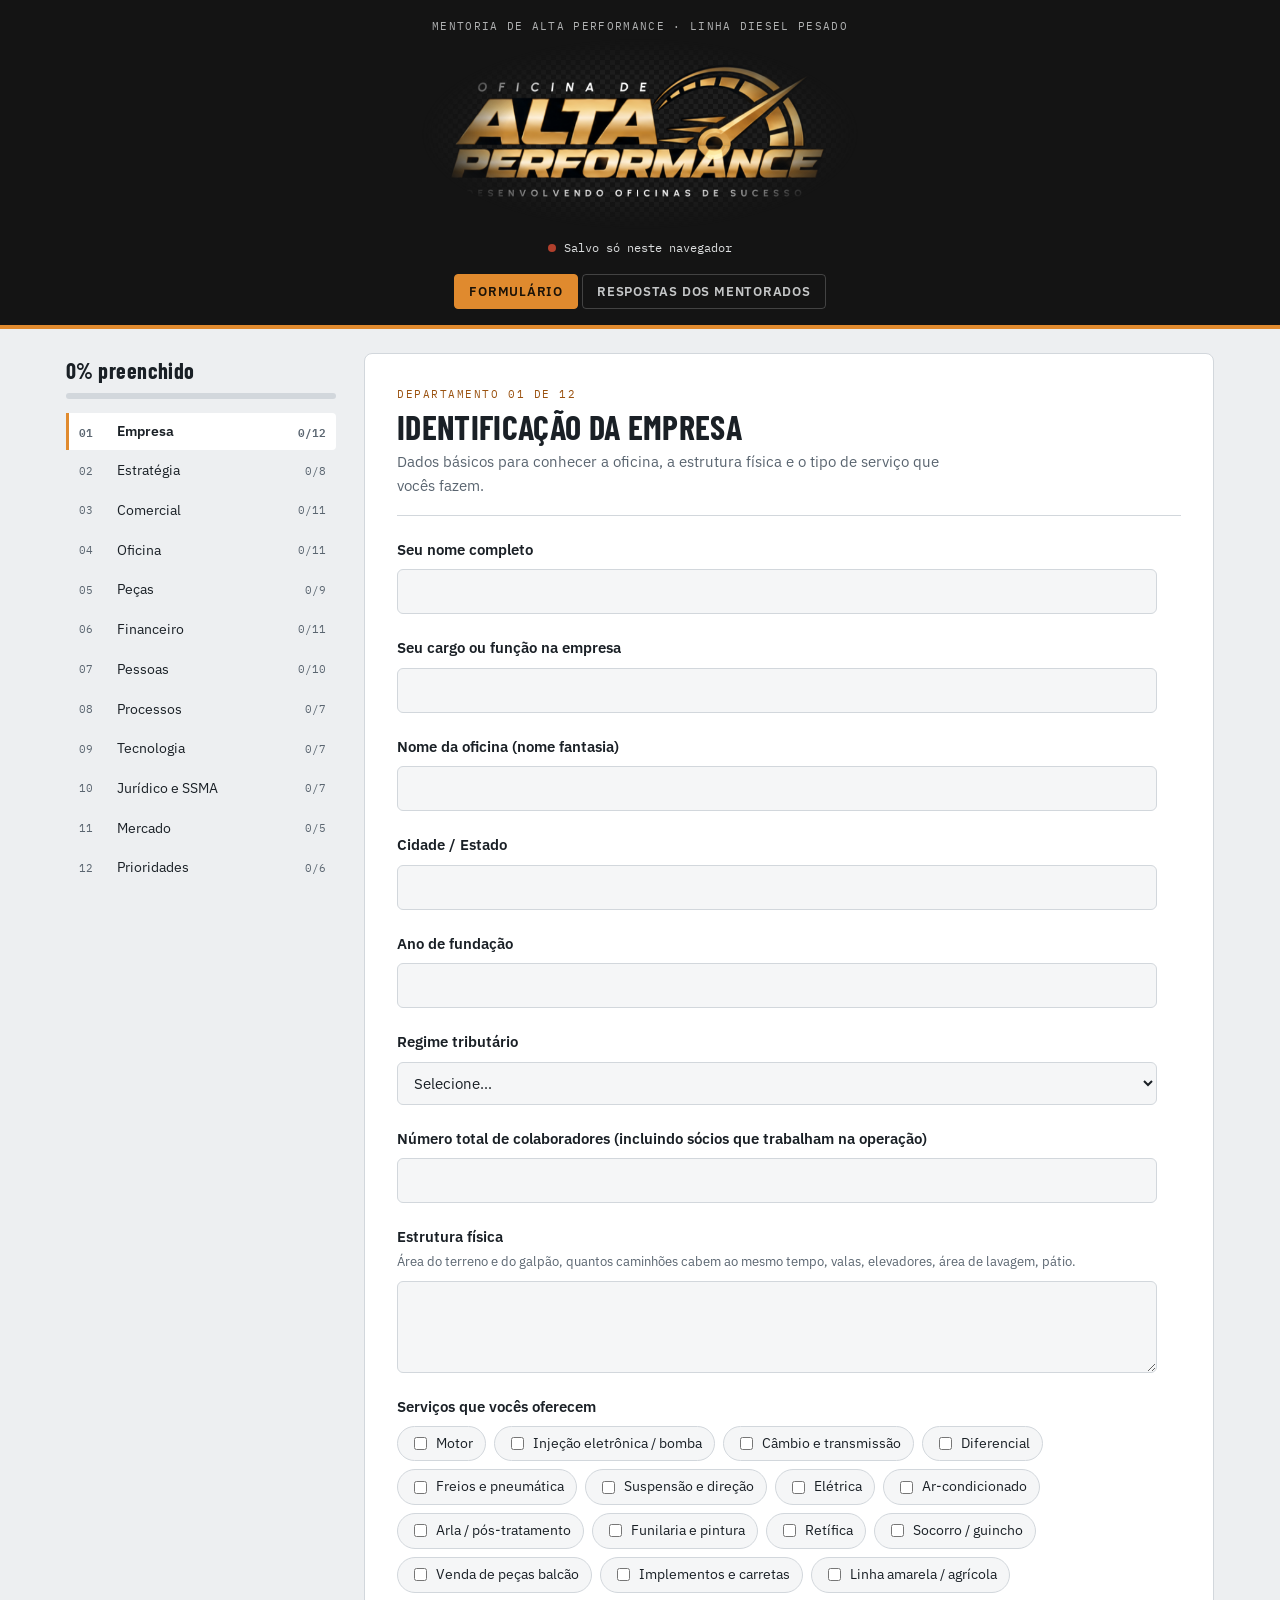
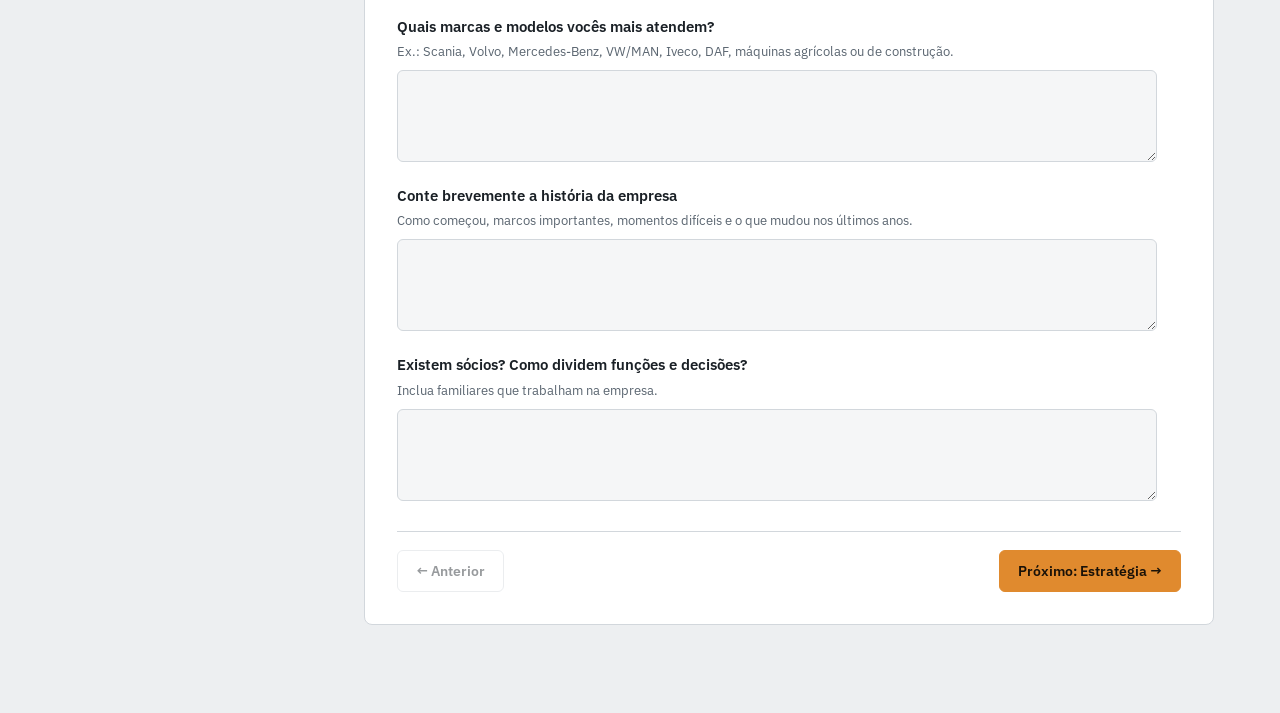
==== index.html @ cde7d169 "Add files via upload" ====
<!DOCTYPE html>
<html lang="pt-BR">
<head>
<meta charset="utf-8">
<meta name="viewport" content="width=device-width, initial-scale=1">
<title>Diagnóstico 360° Diesel</title>

<link rel="preconnect" href="https://fonts.googleapis.com">
<link rel="preconnect" href="https://fonts.gstatic.com" crossorigin>
<link rel="stylesheet" href="https://fonts.googleapis.com/css2?family=Barlow+Condensed:wght@600;700&family=IBM+Plex+Sans:wght@400;500;600&family=IBM+Plex+Mono:wght@500&display=swap">

<style>
/* =========================================================
   Layout: placa de oficina no topo; trilho de departamentos
   à esquerda + ficha do departamento à direita; painel do
   mentor em abas.
   ========================================================= */

/* ---------- Tokens (tema claro / escuro) ---------- */
:root {
  --bg: #EDEFF1;
  --surface: #FFFFFF;
  --sunk: #F5F6F7;
  --ink: #1A2026;
  --muted: #5A6570;
  --line: #D2D7DC;

  --steel: #24394A;
  --steel-ink: #F2F4F5;
  --accent: #E08A2E;
  --accent-ink: #9A5210;
  --accent-soft: #FBEBD8;

  --good: #2F8A55;
  --warn: #C98A12;
  --bad: #C2452F;

  --f-display: "Barlow Condensed", "Arial Narrow", Arial, sans-serif;
  --f-body: "IBM Plex Sans", system-ui, -apple-system, "Segoe UI", sans-serif;
  --f-mono: "IBM Plex Mono", ui-monospace, Menlo, Consolas, monospace;
}

@media (prefers-color-scheme: dark) {
  :root:not([data-theme="light"]) {
    --bg: #11161A;
    --surface: #1A2127;
    --sunk: #151B20;
    --ink: #E5E9EC;
    --muted: #93A0AA;
    --line: #2C363E;

    --steel: #1F3343;
    --steel-ink: #E9EEF1;
    --accent: #E8973A;
    --accent-ink: #F2B670;
    --accent-soft: #3A2A17;

    --good: #4FB37A;
    --warn: #E0A63A;
    --bad: #E06A55;
    color-scheme: dark;
  }
}

:root[data-theme="dark"] {
  --bg: #11161A;
  --surface: #1A2127;
  --sunk: #151B20;
  --ink: #E5E9EC;
  --muted: #93A0AA;
  --line: #2C363E;

  --steel: #1F3343;
  --steel-ink: #E9EEF1;
  --accent: #E8973A;
  --accent-ink: #F2B670;
  --accent-soft: #3A2A17;

  --good: #4FB37A;
  --warn: #E0A63A;
  --bad: #E06A55;
  color-scheme: dark;
}

/* ---------- Base ---------- */
* { box-sizing: border-box; }

body {
  background: var(--bg);
  color: var(--ink);
  font-family: var(--f-body);
  font-size: 15px;
  line-height: 1.55;
  margin: 0;
}

.wrap {
  max-width: 1180px;
  margin: 0 auto;
  padding-inline: 16px;
  padding-block: 0 64px;
}

/* ---------- Cabeçalho (placa) ---------- */
header.placa {
  background: #141414;
  color: #F2F4F5;
  padding-block: 18px 16px;
  border-bottom: 4px solid var(--accent);
}

header.placa .wrap {
  padding-block: 0;
  display: flex;
  flex-direction: column;
  align-items: center;
  gap: 10px;
  text-align: center;
}

.marca {
  display: flex;
  flex-direction: column;
  align-items: center;
  gap: 4px;
  min-width: 0;
  width: 100%;
}

.marca small {
  font-family: var(--f-mono);
  font-size: 11px;
  letter-spacing: .12em;
  text-transform: uppercase;
  opacity: .7;
}

.marca h1 { margin: 0; line-height: 0; }

/* A arte tem fundo próprio: as bordas são esfumadas para se fundir ao cabeçalho */
.marca .logo {
  display: block;
  height: clamp(110px, 22vw, 190px);
  width: auto;
  max-width: 100%;
  -webkit-mask-image: radial-gradient(ellipse 50% 50% at 50% 50%, #000 62%, transparent 100%);
          mask-image: radial-gradient(ellipse 50% 50% at 50% 50%, #000 62%, transparent 100%);
}

.status {
  font-family: var(--f-mono);
  font-size: 12px;
  display: flex;
  align-items: center;
  gap: 8px;
  opacity: .9;
}

.dot {
  width: 8px;
  height: 8px;
  border-radius: 50%;
  background: var(--muted);
}
.dot.ok   { background: var(--good); }
.dot.busy { background: var(--warn); }
.dot.err  { background: var(--bad); }

/* Abas (visíveis só para o dono) */
.abas {
  display: flex;
  gap: 4px;
  margin-top: 6px;
}

.abas button {
  font: 600 13px var(--f-body);
  letter-spacing: .06em;
  text-transform: uppercase;
  background: transparent;
  color: var(--steel-ink);
  border: 1px solid rgba(255, 255, 255, .25);
  padding: 8px 14px;
  border-radius: 4px;
  cursor: pointer;
  opacity: .8;
}

.abas button[aria-selected="true"] {
  background: var(--accent);
  color: #1A1208;
  border-color: var(--accent);
  opacity: 1;
}

.aviso {
  margin-top: 18px;
  background: var(--accent-soft);
  border: 1px solid var(--accent);
  color: var(--ink);
  padding: 12px 14px;
  border-radius: 6px;
  font-size: 14px;
}

/* ---------- Formulário: trilho + ficha ---------- */
.layout {
  display: grid;
  grid-template-columns: 270px minmax(0, 1fr);
  gap: 28px;
  margin-top: 24px;
  align-items: start;
}

nav.trilho {
  position: sticky;
  top: calc(env(safe-area-inset-top, 0px) + 16px);
  display: flex;
  flex-direction: column;
  gap: 2px;
}

.prog-total {
  margin-bottom: 12px;
  display: flex;
  flex-direction: column;
  gap: 6px;
}

.prog-total b {
  font-family: var(--f-display);
  font-size: 22px;
  letter-spacing: .02em;
}

.barra {
  height: 6px;
  background: var(--line);
  border-radius: 3px;
  overflow: hidden;
}

.barra i {
  display: block;
  height: 100%;
  background: var(--accent);
  width: 0;
  transition: width .3s;
}

.dep {
  display: grid;
  grid-template-columns: 30px 1fr auto;
  gap: 8px;
  align-items: center;
  text-align: left;
  background: transparent;
  border: 0;
  border-left: 3px solid transparent;
  padding: 8px 10px;
  color: var(--ink);
  font: inherit;
  font-size: 14px;
  cursor: pointer;
  border-radius: 0 4px 4px 0;
}

.dep:hover { background: var(--surface); }

.dep[aria-current="true"] {
  background: var(--surface);
  border-left-color: var(--accent);
  font-weight: 600;
}

.dep .n,
.dep .c {
  font-family: var(--f-mono);
  font-size: 11px;
  color: var(--muted);
}

.dep .c { font-variant-numeric: tabular-nums; }
.dep .c.full { color: var(--good); }

.ficha {
  background: var(--surface);
  border: 1px solid var(--line);
  border-radius: 8px;
  padding: clamp(18px, 3vw, 32px);
  min-width: 0;
}

.ficha-top {
  display: flex;
  flex-direction: column;
  gap: 6px;
  padding-bottom: 18px;
  border-bottom: 1px solid var(--line);
  margin-bottom: 22px;
}

.eyebrow {
  font-family: var(--f-mono);
  font-size: 11px;
  letter-spacing: .14em;
  text-transform: uppercase;
  color: var(--accent-ink);
}

.ficha h2 {
  font-family: var(--f-display);
  font-weight: 700;
  font-size: clamp(26px, 4vw, 34px);
  line-height: 1.05;
  margin: 0;
  text-transform: uppercase;
  letter-spacing: .01em;
  text-wrap: balance;
}

.ficha-top p {
  margin: 0;
  color: var(--muted);
  max-width: 62ch;
}

/* ---------- Perguntas e campos ---------- */
.perguntas {
  display: flex;
  flex-direction: column;
  gap: 22px;
}

.q {
  display: flex;
  flex-direction: column;
  gap: 8px;
  max-width: 760px;
}

.q label.t,
.q .t {
  font-weight: 600;
  font-size: 15px;
}

.q .h {
  font-size: 13px;
  color: var(--muted);
  margin-top: -4px;
}

input[type=text],
input[type=number],
textarea,
select {
  width: 100%;
  font: inherit;
  color: var(--ink);
  background: var(--sunk);
  border: 1px solid var(--line);
  border-radius: 6px;
  padding: 10px 12px;
}

textarea {
  min-height: 92px;
  resize: vertical;
}

input:focus-visible,
textarea:focus-visible,
select:focus-visible,
button:focus-visible {
  outline: 2px solid var(--accent);
  outline-offset: 2px;
}

/* Múltipla escolha */
.checks {
  display: flex;
  flex-wrap: wrap;
  gap: 8px;
}

.checks label {
  display: flex;
  align-items: center;
  gap: 6px;
  border: 1px solid var(--line);
  background: var(--sunk);
  border-radius: 20px;
  padding: 6px 12px;
  font-size: 14px;
  cursor: pointer;
}

.checks label:has(input:checked) {
  border-color: var(--accent);
  background: var(--accent-soft);
}

.checks input { accent-color: var(--accent); }

/* Nota de 0 a 10 */
.nota {
  background: var(--sunk);
  border: 1px dashed var(--line);
  border-radius: 8px;
  padding: 16px;
}

.escala {
  display: flex;
  flex-wrap: wrap;
  gap: 6px;
}

.escala button {
  width: 40px;
  height: 40px;
  font: 500 14px var(--f-mono);
  border: 1px solid var(--line);
  background: var(--surface);
  color: var(--ink);
  border-radius: 6px;
  cursor: pointer;
}

.escala button[aria-pressed="true"] {
  background: var(--accent);
  border-color: var(--accent);
  color: #1A1208;
}

.escala-legenda {
  display: flex;
  justify-content: space-between;
  font-size: 12px;
  color: var(--muted);
  max-width: 494px;
}

/* Rodapé da ficha, botões e mensagens */
.rodape-ficha {
  display: flex;
  flex-wrap: wrap;
  gap: 10px;
  justify-content: space-between;
  margin-top: 30px;
  padding-top: 18px;
  border-top: 1px solid var(--line);
}

.btn {
  font: 600 14px var(--f-body);
  padding: 11px 18px;
  border-radius: 6px;
  border: 1px solid var(--line);
  background: var(--surface);
  color: var(--ink);
  cursor: pointer;
}

.btn.prim {
  background: var(--accent);
  border-color: var(--accent);
  color: #1A1208;
}

.btn.steel {
  background: var(--steel);
  border-color: var(--steel);
  color: var(--steel-ink);
}

.btn:disabled {
  opacity: .45;
  cursor: default;
}

.msg {
  font-size: 14px;
  margin-top: 12px;
}
.msg.err { color: var(--bad); }
.msg.ok  { color: var(--good); }

/* ---------- Painel do mentor ---------- */
.painel {
  margin-top: 24px;
  display: flex;
  flex-direction: column;
  gap: 24px;
}

.resumo {
  display: flex;
  flex-wrap: wrap;
  gap: 12px;
  align-items: stretch;
}

.resumo-acao {
  display: flex;
  align-items: center;
}

.kpi {
  background: var(--surface);
  border: 1px solid var(--line);
  border-radius: 8px;
  padding: 14px 18px;
  min-width: 150px;
  flex: 1;
}

.kpi b {
  display: block;
  font-family: var(--f-display);
  font-size: 34px;
  line-height: 1;
  font-variant-numeric: tabular-nums;
}

.kpi span {
  font-size: 12px;
  color: var(--muted);
  text-transform: uppercase;
  letter-spacing: .08em;
}

.bloco {
  background: var(--surface);
  border: 1px solid var(--line);
  border-radius: 8px;
  padding: 20px;
  min-width: 0;
}

.bloco h3 {
  font-family: var(--f-display);
  font-size: 22px;
  text-transform: uppercase;
  margin: 0 0 4px;
  letter-spacing: .02em;
}

.bloco > p {
  margin: 0 0 14px;
  color: var(--muted);
  font-size: 14px;
}

.rolar { overflow-x: auto; }

table {
  border-collapse: collapse;
  width: 100%;
  font-size: 14px;
}

th, td {
  text-align: left;
  padding: 9px 10px;
  border-bottom: 1px solid var(--line);
  vertical-align: middle;
  white-space: nowrap;
}

th {
  font-size: 11px;
  text-transform: uppercase;
  letter-spacing: .08em;
  color: var(--muted);
  font-weight: 600;
}

td.num,
th.num {
  text-align: center;
  font-family: var(--f-mono);
  font-variant-numeric: tabular-nums;
}

td.num-pequeno { font-size: 12px; }
td small { display: block; color: var(--muted); font-size: 13px; }

tr.linha { cursor: pointer; }
tr.linha:hover td { background: var(--sunk); }

/* Células de nota: b = baixa, w = média, g = alta, v = vazia */
.cel {
  display: inline-block;
  min-width: 30px;
  padding: 3px 6px;
  border-radius: 4px;
  font-weight: 500;
}
.cel.b { background: color-mix(in srgb, var(--bad) 22%, transparent); }
.cel.w { background: color-mix(in srgb, var(--warn) 24%, transparent); }
.cel.g { background: color-mix(in srgb, var(--good) 22%, transparent); }
.cel.v { color: var(--muted); }

.pill {
  font-size: 11px;
  font-weight: 600;
  text-transform: uppercase;
  letter-spacing: .06em;
  padding: 3px 8px;
  border-radius: 10px;
  border: 1px solid var(--line);
}
.pill.env { border-color: var(--good); color: var(--good); }
.pill.ras { border-color: var(--warn); color: var(--warn); }

.vazio {
  padding: 28px 8px;
  color: var(--muted);
  text-align: center;
}

/* Detalhe de um mentorado */
.detalhe-top {
  display: flex;
  flex-wrap: wrap;
  gap: 20px;
  align-items: flex-start;
  justify-content: space-between;
}

.detalhe-id {
  min-width: 0;
  flex: 1 1 260px;
}

.detalhe-id p {
  margin: 0;
  color: var(--muted);
}

.detalhe-top h3 { font-size: 28px; }

.radar {
  max-width: 420px;
  width: 100%;
}

.radar svg {
  width: 100%;
  height: auto;
  display: block;
}

.resp-sec { margin-top: 22px; }

.resp-sec h4 {
  font-family: var(--f-display);
  font-size: 19px;
  text-transform: uppercase;
  margin: 0 0 8px;
  color: var(--accent-ink);
  letter-spacing: .03em;
}

.resp {
  display: grid;
  grid-template-columns: minmax(0, 2fr) minmax(0, 3fr);
  gap: 6px 18px;
  padding: 9px 0;
  border-bottom: 1px solid var(--line);
  font-size: 14px;
}

.resp .p { color: var(--muted); }

.resp .a {
  white-space: pre-wrap;
  overflow-wrap: anywhere;
}
.resp .a.vz { color: var(--muted); }

/* ---------- Responsivo e movimento reduzido ---------- */
@media (max-width: 820px) {
  .layout { grid-template-columns: 1fr; }

  nav.trilho {
    position: static;
    flex-direction: row;
    overflow-x: auto;
    gap: 6px;
    padding-bottom: 6px;
  }

  .prog-total { display: none; }

  .dep {
    grid-template-columns: auto auto;
    border-left: 0;
    border-bottom: 3px solid transparent;
    border-radius: 4px 4px 0 0;
    white-space: nowrap;
    background: var(--surface);
  }

  .dep .n { display: none; }
  .dep[aria-current="true"] { border-bottom-color: var(--accent); }

  .resp { grid-template-columns: 1fr; }
}

@media (prefers-reduced-motion: reduce) {
  * { transition: none !important; }
}
</style>
</head>

<body>

<header class="placa">
  <div class="wrap">
    <div class="marca">
      <small>Mentoria de alta performance · Linha diesel pesado</small>
      <h1 class="logo-h1"><img class="logo" src="logo.png" alt="Oficina de Alta Performance — Desenvolvendo oficinas de sucesso"></h1>
    </div>

    <div class="status" id="status">
      <i class="dot" id="statusDot"></i>
      <span id="statusTxt">Conectando…</span>
    </div>

    <div class="abas" id="abas" role="tablist" hidden>
      <button role="tab" id="abaForm" aria-selected="true">Formulário</button>
      <button role="tab" id="abaPainel" aria-selected="false">Respostas dos mentorados</button>
    </div>
  </div>
</header>

<main class="wrap">
  <div class="aviso" id="avisoDono" hidden>
    Esta é a tela que seus mentorados veem. Cada um enxerga apenas as próprias respostas; só você vê todas, na aba “Respostas dos mentorados”.
  </div>
  <div class="aviso" id="avisoLocal" hidden></div>

  <section id="vistaForm">
    <div class="layout">
      <nav class="trilho" id="trilho" aria-label="Departamentos">
        <div class="prog-total">
          <b id="progTxt">0% preenchido</b>
          <div class="barra"><i id="progBar"></i></div>
        </div>
      </nav>
      <div class="ficha" id="ficha"></div>
    </div>
  </section>

  <section id="vistaPainel" class="painel" hidden></section>
</main>

<script>
/* =========================================================
   1. DADOS DO QUESTIONÁRIO
   Cada seção tem: id, t (título), curto (rótulo), intro e qs
   (perguntas). Tipos de pergunta: text, number, select,
   textarea, checks e nota (0 a 10, entra no radar).
   ========================================================= */

const AREAS_OPC=["Estratégia e liderança","Comercial e atendimento","Oficina e produção","Peças e estoque","Financeiro e precificação","Pessoas e equipe","Processos e indicadores","Tecnologia e sistemas","Jurídico, segurança e meio ambiente","Mercado e concorrência"];
const NOTA = (area)=>({id:"nota",tipo:"nota",t:`De 0 a 10, que nota você dá hoje para ${area}?`,h:"Seja sincero: a nota serve para comparar a sua percepção com o que vamos levantar juntos."});
const SECOES=[
 {id:"empresa",t:"Identificação da empresa",curto:"Empresa",intro:"Dados básicos para conhecer a oficina, a estrutura física e o tipo de serviço que vocês fazem.",qs:[
  {id:"nome",tipo:"text",t:"Seu nome completo"},
  {id:"cargo",tipo:"text",t:"Seu cargo ou função na empresa"},
  {id:"empresa",tipo:"text",t:"Nome da oficina (nome fantasia)"},
  {id:"cidade",tipo:"text",t:"Cidade / Estado"},
  {id:"fundacao",tipo:"number",t:"Ano de fundação"},
  {id:"regime",tipo:"select",t:"Regime tributário",op:["Simples Nacional","Lucro Presumido","Lucro Real","MEI","Não sei informar"]},
  {id:"funcionarios",tipo:"number",t:"Número total de colaboradores (incluindo sócios que trabalham na operação)"},
  {id:"estrutura",tipo:"textarea",t:"Estrutura física",h:"Área do terreno e do galpão, quantos caminhões cabem ao mesmo tempo, valas, elevadores, área de lavagem, pátio."},
  {id:"especialidades",tipo:"checks",t:"Serviços que vocês oferecem",op:["Motor","Injeção eletrônica / bomba","Câmbio e transmissão","Diferencial","Freios e pneumática","Suspensão e direção","Elétrica","Ar-condicionado","Arla / pós-tratamento","Funilaria e pintura","Retífica","Socorro / guincho","Venda de peças balcão","Implementos e carretas","Linha amarela / agrícola"]},
  {id:"marcas",tipo:"textarea",t:"Quais marcas e modelos vocês mais atendem?",h:"Ex.: Scania, Volvo, Mercedes-Benz, VW/MAN, Iveco, DAF, máquinas agrícolas ou de construção."},
  {id:"historia",tipo:"textarea",t:"Conte brevemente a história da empresa",h:"Como começou, marcos importantes, momentos difíceis e o que mudou nos últimos anos."},
  {id:"socios",tipo:"textarea",t:"Existem sócios? Como dividem funções e decisões?",h:"Inclua familiares que trabalham na empresa."}
 ]},
 {id:"estrategia",t:"Dono, estratégia e liderança",curto:"Estratégia",intro:"Como o dono ocupa o tempo, para onde a empresa está indo e quanto ela depende de você.",qs:[
  NOTA("a estratégia e a sua liderança"),
  {id:"dia",tipo:"textarea",t:"Como é o seu dia típico?",h:"Quanto do seu tempo vai para a ferramenta, para atender cliente, para resolver problema e para pensar no negócio?"},
  {id:"visao",tipo:"textarea",t:"Onde você quer que a empresa esteja daqui a 3 a 5 anos?"},
  {id:"metas",tipo:"textarea",t:"A empresa tem metas escritas? Quais são e como você acompanha?"},
  {id:"diferencial",tipo:"textarea",t:"Por que o cliente escolhe você e não o concorrente?"},
  {id:"dependencia",tipo:"textarea",t:"Quais decisões só você toma hoje? O que trava se você ficar 15 dias fora?"},
  {id:"braco",tipo:"textarea",t:"Você tem um braço direito ou pessoa de confiança? Existe plano de sucessão?"},
  {id:"dor",tipo:"textarea",t:"O que mais tira o seu sono hoje no negócio?"}
 ]},
 {id:"comercial",t:"Comercial, atendimento e marketing",curto:"Comercial",intro:"Da chegada do cliente ao pós-venda: como a oficina capta, orçamenta, converte e fideliza.",qs:[
  NOTA("o comercial e o atendimento"),
  {id:"carteira",tipo:"textarea",t:"Qual o perfil da sua carteira de clientes?",h:"Percentual aproximado de transportadoras/frotistas, caminhoneiros autônomos, agronegócio, construção, órgãos públicos."},
  {id:"concentracao",tipo:"textarea",t:"Quanto os 5 maiores clientes representam do faturamento?",h:"Existe dependência de algum cliente grande?"},
  {id:"contratos",tipo:"textarea",t:"Vocês têm contratos de manutenção com frotas? Como funcionam?",h:"Preventiva programada, valor fixo mensal, prazo de atendimento, tabela de preços acordada."},
  {id:"recepcao",tipo:"textarea",t:"Como é feita a recepção do caminhão?",h:"Quem recebe, se há checklist de entrada, fotos, registro de km, relato do motorista."},
  {id:"orcamento",tipo:"textarea",t:"Como funciona o orçamento?",h:"Quem faz, em quanto tempo chega ao cliente e como ele aprova (WhatsApp, papel, sistema)."},
  {id:"conversao",tipo:"textarea",t:"De cada 10 orçamentos, quantos são aprovados? O que acontece com os recusados?"},
  {id:"captacao",tipo:"textarea",t:"Como chegam os clientes novos?",h:"Indicação, Google, Instagram, vendedor externo, movimento da rodovia, parceiros."},
  {id:"vendedor",tipo:"textarea",t:"Existe consultor técnico ou vendedor externo? Tem meta e comissão?"},
  {id:"posvenda",tipo:"textarea",t:"O que é feito depois da entrega do caminhão?",h:"Contato de retorno, lembrete de revisão, pesquisa de satisfação."},
  {id:"marketing",tipo:"textarea",t:"Como está a presença digital e o marketing?",h:"Redes sociais, perfil no Google, site, quanto investe por mês e quem cuida."}
 ]},
 {id:"oficina",t:"Oficina e produção técnica",curto:"Oficina",intro:"O chão de oficina: fluxo da ordem de serviço, capacidade, diagnóstico, produtividade e qualidade.",qs:[
  NOTA("a oficina e a produção"),
  {id:"fluxo",tipo:"textarea",t:"Descreva o caminho do caminhão da entrada até a entrega",h:"Abertura da OS, diagnóstico, aprovação, separação de peças, execução, teste, faturamento e entrega."},
  {id:"capacidade",tipo:"textarea",t:"Quantos veículos vocês atendem por mês? Quantos ficam no pátio ao mesmo tempo? Qual o tempo médio de permanência?"},
  {id:"gargalo",tipo:"textarea",t:"Onde o caminhão mais fica parado?",h:"Esperando aprovação, peça, mecânico disponível, diagnóstico ou terceiros."},
  {id:"diagnostico",tipo:"textarea",t:"Quais equipamentos de diagnóstico vocês têm e quem domina o uso?",h:"Scanners multimarcas, softwares originais, osciloscópio, bancada de teste."},
  {id:"produtividade",tipo:"textarea",t:"Vocês medem horas vendidas versus horas trabalhadas por mecânico? Como?"},
  {id:"tempopadrao",tipo:"textarea",t:"Usam tabela de tempo padrão para cobrar e medir os serviços?"},
  {id:"retrabalho",tipo:"textarea",t:"Com que frequência acontece retrabalho ou garantia? Qual a causa principal e quem paga a conta?"},
  {id:"conferencia",tipo:"textarea",t:"Existe teste de rodagem e conferência final antes da entrega? Quem faz?"},
  {id:"organizacao",tipo:"textarea",t:"Como está a organização do ambiente?",h:"Limpeza, layout, ferramentaria controlada, ferramentas identificadas, 5S."},
  {id:"socorro",tipo:"textarea",t:"Vocês fazem atendimento externo ou socorro? Como é cobrado e controlado?"}
 ]},
 {id:"pecas",t:"Peças, estoque e compras",curto:"Peças",intro:"Como as peças são compradas, guardadas e vendidas, e quanto isso pesa no tempo de parada do caminhão.",qs:[
  NOTA("peças e estoque"),
  {id:"modelo",tipo:"textarea",t:"Vocês trabalham com estoque próprio, compra sob demanda ou o cliente traz a peça?",h:"Diga a proporção aproximada de cada um."},
  {id:"valor",tipo:"text",t:"Valor aproximado do estoque hoje (R$)"},
  {id:"controle",tipo:"textarea",t:"Como o estoque é controlado?",h:"Sistema, inventário periódico, quem tem acesso ao almoxarifado, diferenças e perdas."},
  {id:"fornecedores",tipo:"textarea",t:"Quem são os principais fornecedores? Quantos vocês cotam e quais as condições de prazo e pagamento?"},
  {id:"espera",tipo:"textarea",t:"Quanto tempo o caminhão espera peça, em média?"},
  {id:"markup",tipo:"textarea",t:"Como é definido o preço de venda das peças? Qual a margem média?"},
  {id:"pecacliente",tipo:"textarea",t:"Qual a política para peça trazida pelo cliente?",h:"Garantia do serviço, cobrança diferenciada, recusa."},
  {id:"parado",tipo:"textarea",t:"Como são tratados itens parados, cascos de retorno, sucata e devoluções?"}
 ]},
 {id:"financeiro",t:"Financeiro e precificação",curto:"Financeiro",intro:"Faturamento, custos, margem e caixa. Os números podem ser aproximados; o importante é saber o que é medido.",qs:[
  NOTA("o financeiro"),
  {id:"faturamento",tipo:"text",t:"Faturamento médio mensal nos últimos 12 meses (R$)"},
  {id:"mix",tipo:"text",t:"Divisão do faturamento: % mão de obra, % peças, % serviços de terceiros"},
  {id:"valorhora",tipo:"textarea",t:"Qual o valor da hora técnica cobrada hoje e como vocês chegaram nesse valor?"},
  {id:"custohora",tipo:"textarea",t:"Você sabe quanto custa cada hora disponível da oficina?",h:"Despesas fixas do mês divididas pelas horas produtivas da equipe."},
  {id:"lucro",tipo:"textarea",t:"Você sabe a margem de lucro líquido? Existe DRE mensal? Quem monta?"},
  {id:"caixa",tipo:"textarea",t:"Como é feito o controle de fluxo de caixa e de contas a pagar e receber?"},
  {id:"pfpj",tipo:"textarea",t:"As contas da pessoa física e da empresa são separadas? Existe pró-labore definido?"},
  {id:"prazos",tipo:"textarea",t:"Quais prazos de pagamento vocês concedem e como está a inadimplência?",h:"Faturamento para frotas em 30/60/90 dias, cheques, boletos em atraso."},
  {id:"dividas",tipo:"textarea",t:"Há empréstimos, financiamentos ou falta de capital de giro?"},
  {id:"contador",tipo:"textarea",t:"Como é a relação com a contabilidade? Os impostos estão em dia e sob controle?"}
 ]},
 {id:"pessoas",t:"Pessoas, equipe e cultura",curto:"Pessoas",intro:"Quem faz a oficina funcionar, como é contratado, treinado, pago e liderado.",qs:[
  NOTA("pessoas e equipe"),
  {id:"equipe",tipo:"textarea",t:"Descreva a equipe por função e quantidade",h:"Mecânicos (níveis), auxiliares, eletricista, consultor técnico, recepção, peças, administrativo, chefe de oficina."},
  {id:"lider",tipo:"textarea",t:"Existe chefe de oficina ou líder técnico? Que autonomia ele tem?"},
  {id:"contratacao",tipo:"textarea",t:"Como vocês contratam? Qual a dificuldade para encontrar mecânico diesel qualificado?"},
  {id:"integracao",tipo:"textarea",t:"Existe integração para novos colaboradores e descrição de cargos?"},
  {id:"treinamento",tipo:"textarea",t:"Quais treinamentos técnicos e comportamentais a equipe fez no último ano?"},
  {id:"remuneracao",tipo:"textarea",t:"Como é a remuneração?",h:"Salário fixo, comissão por produtividade, bônus por meta, plano de carreira."},
  {id:"turnover",tipo:"textarea",t:"Quantas pessoas saíram nos últimos 12 meses e por quê?"},
  {id:"clima",tipo:"textarea",t:"Como você avalia o clima e o comprometimento da equipe?",h:"Faltas, atrasos, conflitos, iniciativa."},
  {id:"feedback",tipo:"textarea",t:"Existe avaliação de desempenho ou rotina de feedback?"}
 ]},
 {id:"processos",t:"Gestão, processos e indicadores",curto:"Processos",intro:"O que está padronizado, o que é medido e com que frequência a empresa olha para os próprios números.",qs:[
  NOTA("processos e indicadores"),
  {id:"escritos",tipo:"textarea",t:"Quais processos estão escritos e padronizados? Quais existem só na cabeça das pessoas?"},
  {id:"indicadores",tipo:"checks",t:"Quais indicadores vocês acompanham hoje?",op:["Faturamento","Ticket médio","Número de OS","Produtividade dos mecânicos","Conversão de orçamentos","Tempo de permanência","Retrabalho","Margem por OS","Satisfação do cliente","Giro de estoque","Inadimplência","Nenhum"]},
  {id:"frequencia",tipo:"textarea",t:"Com que frequência você olha os números e onde?",h:"Planilha, sistema, painel, caderno."},
  {id:"rotinas",tipo:"textarea",t:"Existem rotinas fixas de gestão?",h:"Reunião diária com a oficina, fechamento semanal, reunião mensal de resultados."},
  {id:"checklists",tipo:"textarea",t:"Vocês usam checklists?",h:"Recepção, revisão preventiva, entrega, limpeza."},
  {id:"comunicacao",tipo:"textarea",t:"Como as informações circulam internamente?",h:"Quadro de OS, grupo de WhatsApp, sistema, conversa no pátio."}
 ]},
 {id:"tecnologia",t:"Tecnologia e sistemas",curto:"Tecnologia",intro:"Ferramentas digitais que sustentam a gestão e o acesso à informação técnica.",qs:[
  NOTA("tecnologia e sistemas"),
  {id:"sistema",tipo:"textarea",t:"Vocês usam sistema de gestão para oficina? Qual, há quanto tempo e o que usam de fato?"},
  {id:"papel",tipo:"textarea",t:"O que ainda é feito em papel ou planilha?"},
  {id:"osdigital",tipo:"textarea",t:"O orçamento e a OS são enviados ao cliente com fotos e vídeos?"},
  {id:"fiscal",tipo:"textarea",t:"Emissão de notas, boletos, Pix e maquininha estão integrados ao sistema?"},
  {id:"infotec",tipo:"textarea",t:"Como a equipe acessa informação técnica?",h:"Manuais, diagramas elétricos, softwares de montadora, grupos técnicos."},
  {id:"investir",tipo:"textarea",t:"Que equipamentos ou ferramentas fazem falta? Há investimento planejado?"}
 ]},
 {id:"legal",t:"Jurídico, segurança e meio ambiente",curto:"Jurídico e SSMA",intro:"Riscos que não aparecem no dia a dia até virarem multa, processo ou acidente.",qs:[
  NOTA("jurídico, segurança e meio ambiente"),
  {id:"licencas",tipo:"textarea",t:"Alvará, licença ambiental e AVCB (bombeiros) estão em dia?"},
  {id:"residuos",tipo:"textarea",t:"Como é feito o descarte de óleo usado, filtros, baterias, pneus e água oleosa?",h:"Caixa separadora, empresa coletora, certificado de destinação."},
  {id:"seguranca",tipo:"textarea",t:"Como está a segurança do trabalho?",h:"Uso de EPIs, NR-12 (elevadores e máquinas), NR-10, NR-35, acidentes recentes."},
  {id:"trabalhista",tipo:"textarea",t:"Todos os colaboradores são registrados? Há ou houve processos trabalhistas? Como são as horas extras?"},
  {id:"contratos",tipo:"textarea",t:"Existem documentos formais com clientes?",h:"Autorização de serviço assinada, termo de garantia escrito, contratos com frotas."},
  {id:"seguro",tipo:"textarea",t:"A empresa tem seguro? Cobre os veículos de clientes sob sua guarda?"}
 ]},
 {id:"mercado",t:"Mercado e concorrência",curto:"Mercado",intro:"O contexto em volta da oficina: região, concorrentes, oportunidades e ameaças.",qs:[
  NOTA("a posição da empresa no mercado"),
  {id:"concorrentes",tipo:"textarea",t:"Quem são os principais concorrentes (concessionárias e independentes)? Onde você ganha e onde perde deles?"},
  {id:"regiao",tipo:"textarea",t:"Quais as características da sua região?",h:"Rodovias e rotas, polos logísticos, agronegócio, mineração, sazonalidade de safra."},
  {id:"oportunidades",tipo:"textarea",t:"Que oportunidades você enxerga e ainda não aproveita?",h:"Novos serviços, contratos com frotas, segmentos, cidades vizinhas."},
  {id:"ameacas",tipo:"textarea",t:"Que ameaças preocupam você?",h:"Tecnologia Euro 6 / Proconve P8, concessionárias, falta de mão de obra, preço."}
 ]},
 {id:"mentoria",t:"Prioridades e expectativas",curto:"Prioridades",intro:"Para fechar: o que é mais urgente e o que você espera construir na mentoria.",qs:[
  {id:"top3",tipo:"textarea",t:"Quais são os 3 maiores problemas da empresa hoje, em ordem de prioridade?"},
  {id:"meta12",tipo:"textarea",t:"Onde você quer estar daqui a 12 meses?",h:"Faturamento, equipe, estrutura e a sua própria rotina."},
  {id:"tentou",tipo:"textarea",t:"O que você já tentou mudar e não funcionou? Por quê?"},
  {id:"ajuda",tipo:"checks",t:"Em quais áreas você mais quer ajuda?",op:AREAS_OPC},
  {id:"dedicacao",tipo:"textarea",t:"Quanto tempo por semana você consegue dedicar à implantação? Quem da equipe vai participar?"},
  {id:"extra",tipo:"textarea",t:"Tem algo mais que seu mentor precisa saber?"}
 ]}
];

const AREAS_RADAR = SECOES.filter(s => s.qs.some(q => q.tipo === "nota"));
const TOTAL = SECOES.reduce((n, s) => n + s.qs.length, 0);


/* =========================================================
   2. ESTADO E UTILITÁRIOS
   ========================================================= */

const LS_KEY = "diag360-rascunho";

let st = { respostas: {}, status: "rascunho" };   // rascunho local / espelho do doc remoto
let atual = 0;                                    // índice do departamento aberto
let db = null, uid = null;
let souDono = false, podeGravar = true;
let salvando = false, pendente = false, timer = null;

// Painel do mentor
let lista = [], selecionado = null;

try {
  const r = JSON.parse(localStorage.getItem(LS_KEY) || "null");
  if (r && r.respostas) st = r;
} catch (e) {}

const $ = s => document.querySelector(s);

const ESC_MAP = { "&": "&amp;", "<": "&lt;", ">": "&gt;", '"': "&quot;", "'": "&#39;" };
const esc = s => String(s ?? "").replace(/[&<>"']/g, c => ESC_MAP[c]);

const key = (s, q) => s.id + "." + q.id;

function preenchido(v) {
  if (Array.isArray(v)) return v.length > 0;
  return v !== undefined && v !== null && String(v).trim() !== "";
}

function contSec(s, resp) {
  return s.qs.filter(q => preenchido((resp || st.respostas)[key(s, q)])).length;
}

function progresso(resp) {
  let n = 0;
  SECOES.forEach(s => n += contSec(s, resp));
  return Math.round(n / TOTAL * 100);
}

function status(txt, cls) {
  $("#statusTxt").textContent = txt;
  $("#statusDot").className = "dot " + (cls || "");
}

function salvarLocal() {
  try { localStorage.setItem(LS_KEY, JSON.stringify(st)); } catch (e) {}
}


/* =========================================================
   3. FORMULÁRIO
   ========================================================= */

function campoNota(q, k, v, fid, dica) {
  let botoes = "";
  for (let i = 0; i <= 10; i++) {
    botoes += `<button type="button" data-k="${k}" data-v="${i}" aria-pressed="${v === i}">${i}</button>`;
  }
  return `
    <div class="q nota" role="group" aria-labelledby="${fid}">
      <div class="t" id="${fid}">${esc(q.t)}</div>
      ${dica}
      <div class="escala">${botoes}</div>
      <div class="escala-legenda"><span>0 · inexistente</span><span>10 · referência no mercado</span></div>
    </div>`;
}

function campoChecks(q, k, v, fid, dica) {
  const sel = Array.isArray(v) ? v : [];
  const opcoes = q.op.map((o, i) => `
    <label>
      <input type="checkbox" id="${fid}_${i}" data-k="${k}" value="${esc(o)}" ${sel.includes(o) ? "checked" : ""}>
      ${esc(o)}
    </label>`).join("");
  return `
    <div class="q" role="group" aria-labelledby="${fid}">
      <div class="t" id="${fid}">${esc(q.t)}</div>
      ${dica}
      <div class="checks">${opcoes}</div>
    </div>`;
}

function campo(s, q) {
  const k = key(s, q);
  const v = st.respostas[k];
  const fid = "q_" + s.id + "_" + q.id;
  const dica = q.h ? `<div class="h">${esc(q.h)}</div>` : "";

  if (q.tipo === "nota")   return campoNota(q, k, v, fid, dica);
  if (q.tipo === "checks") return campoChecks(q, k, v, fid, dica);

  let input;
  if (q.tipo === "textarea") {
    input = `<textarea id="${fid}" data-k="${k}">${esc(v)}</textarea>`;
  } else if (q.tipo === "select") {
    const opcoes = q.op.map(o => `<option ${v === o ? "selected" : ""}>${esc(o)}</option>`).join("");
    input = `<select id="${fid}" data-k="${k}"><option value="">Selecione…</option>${opcoes}</select>`;
  } else {
    const ehNumero = q.tipo === "number";
    input = `<input type="${ehNumero ? "number" : "text"}" id="${fid}" data-k="${k}" value="${esc(v)}" ${ehNumero ? 'inputmode="numeric"' : ""}>`;
  }
  return `
    <div class="q">
      <label class="t" for="${fid}">${esc(q.t)}</label>
      ${dica}
      ${input}
    </div>`;
}

function rodapeFicha(i) {
  const ultima = i === SECOES.length - 1;
  const proximo = ultima
    ? `<button class="btn prim" type="button" id="enviar">Enviar diagnóstico</button>`
    : `<button class="btn prim" type="button" data-nav="1">Próximo: ${esc(SECOES[i + 1].curto)} →</button>`;
  return `
    <div class="rodape-ficha">
      <button class="btn" type="button" data-nav="-1" ${i === 0 ? "disabled" : ""}>← Anterior</button>
      ${proximo}
    </div>
    ${ultima ? '<div class="msg" id="msgEnvio" role="status"></div>' : ""}`;
}

function montarFicha() {
  $("#ficha").innerHTML = SECOES.map((s, i) => `
    <div class="sec" data-i="${i}" ${i === atual ? "" : "hidden"}>
      <div class="ficha-top">
        <span class="eyebrow">Departamento ${String(i + 1).padStart(2, "0")} de ${SECOES.length}</span>
        <h2>${esc(s.t)}</h2>
        <p>${esc(s.intro)}</p>
      </div>
      <div class="perguntas">${s.qs.map(q => campo(s, q)).join("")}</div>
      ${rodapeFicha(i)}
    </div>`).join("");
}

function montarTrilho() {
  const nav = $("#trilho");
  nav.querySelectorAll(".dep").forEach(e => e.remove());

  SECOES.forEach((s, i) => {
    const b = document.createElement("button");
    b.type = "button";
    b.className = "dep";
    b.dataset.i = i;
    b.innerHTML = `<span class="n">${String(i + 1).padStart(2, "0")}</span><span>${esc(s.curto)}</span><span class="c"></span>`;
    nav.appendChild(b);
  });

  atualizarProg();
}

function atualizarProg() {
  document.querySelectorAll(".dep").forEach(b => {
    const s = SECOES[b.dataset.i];
    const c = contSec(s);
    const el = b.querySelector(".c");
    el.textContent = c + "/" + s.qs.length;
    el.classList.toggle("full", c === s.qs.length);
    b.setAttribute("aria-current", String(+b.dataset.i === atual));
  });

  const p = progresso();
  $("#progTxt").textContent = p + "% preenchido";
  $("#progBar").style.width = p + "%";
}

function irPara(i) {
  atual = Math.max(0, Math.min(SECOES.length - 1, i));
  document.querySelectorAll(".sec").forEach(e => e.hidden = +e.dataset.i !== atual);
  atualizarProg();

  const reduzido = matchMedia("(prefers-reduced-motion: reduce)").matches;
  $("#ficha").scrollIntoView({ behavior: reduzido ? "auto" : "smooth", block: "start" });
}

/** Chamado a cada edição: atualiza progresso, guarda local e agenda o salvamento remoto. */
function mudou() {
  atualizarProg();
  salvarLocal();
  if (db && uid && podeGravar) {
    status("Alterações não salvas…", "busy");
    clearTimeout(timer);
    timer = setTimeout(salvar, 1200);
  }
}


/* =========================================================
   4. SALVAMENTO E ENVIO
   ========================================================= */

function docRemoto() {
  return {
    nome: st.respostas["empresa.nome"] || "",
    empresa: st.respostas["empresa.empresa"] || "",
    status: st.status,
    progresso: progresso(),
    atualizadoEm: new Date().toISOString(),
    enviadoEm: st.enviadoEm || null,
    respostas: st.respostas
  };
}

async function salvar() {
  if (!db || !uid || !podeGravar) return false;
  if (salvando) { pendente = true; return false; }

  salvando = true;
  status("Salvando…", "busy");
  let ok = false;

  try {
    await db.doc("respostas/" + uid).set(docRemoto());
    ok = true;
    status("Salvo às " + new Date().toLocaleTimeString("pt-BR", { hour: "2-digit", minute: "2-digit" }), "ok");
  } catch (err) {
    if (err && (err.code === "invalid_argument" || err.code === "not_granted")) {
      podeGravar = false;
      semPermissao();
    } else if (err && err.code === "unavailable") {
      status("Sem conexão, tentando de novo…", "err");
      setTimeout(salvar, 2500 + Math.random() * 1500);
    } else {
      status("Não foi possível salvar", "err");
    }
  }

  salvando = false;
  if (pendente) { pendente = false; return salvar(); }
  return ok;
}

function semPermissao() {
  status("Salvo só neste navegador", "err");
  const a = $("#avisoLocal");
  a.hidden = false;
  a.textContent = "Suas respostas estão guardadas apenas neste navegador e ainda não chegam ao seu mentor. Peça a ele um convite por e-mail para este formulário e abra pelo link do convite.";
}

async function enviar() {
  const m = $("#msgEnvio");
  m.className = "msg";

  if (!preenchido(st.respostas["empresa.nome"]) || !preenchido(st.respostas["empresa.empresa"])) {
    m.className = "msg err";
    m.textContent = "Preencha seu nome e o nome da oficina no departamento 01 antes de enviar.";
    return;
  }
  if (!db || !uid || !podeGravar) {
    m.className = "msg err";
    m.textContent = "O envio não está disponível neste acesso. Abra o formulário pelo convite que o seu mentor enviou por e-mail.";
    return;
  }

  const antes = { status: st.status, enviadoEm: st.enviadoEm };
  st.status = "enviado";
  st.enviadoEm = new Date().toISOString();
  clearTimeout(timer);

  const ok = await salvar();
  if (ok) {
    salvarLocal();
    m.className = "msg ok";
    m.textContent = `Diagnóstico enviado com ${progresso()}% preenchido. Você pode voltar e completar as respostas quando quiser; tudo continua sendo salvo automaticamente.`;
  } else {
    Object.assign(st, antes);
    if (!m.textContent) {
      m.className = "msg err";
      m.textContent = "O envio não foi concluído. Verifique a conexão e tente de novo.";
    }
  }
}


/* =========================================================
   5. PAINEL DO MENTOR
   ========================================================= */

function corNota(v) {
  if (v === undefined || v === null || v === "") return "v";
  return v < 4 ? "b" : v < 7 ? "w" : "g";
}

function dataBR(iso) {
  if (!iso) return "—";
  const d = new Date(iso);
  return d.toLocaleDateString("pt-BR") + " " + d.toLocaleTimeString("pt-BR", { hour: "2-digit", minute: "2-digit" });
}

function fmt(v) {
  return Array.isArray(v) ? v.join(", ") : String(v);
}

/** Gráfico radar (SVG) com as notas de autoavaliação por área. */
function radar(resp) {
  const n = AREAS_RADAR.length, cx = 210, cy = 190, R = 130;
  const pt = (i, r) => {
    const a = -Math.PI / 2 + i * 2 * Math.PI / n;
    return [cx + Math.cos(a) * r, cy + Math.sin(a) * r];
  };
  const poligono = r => AREAS_RADAR.map((_, i) => pt(i, r).join(",")).join(" ");
  let g = "";

  // Anéis de referência (2, 4, 6, 8, 10)
  [2, 4, 6, 8, 10].forEach(v => {
    g += `<polygon points="${poligono(R * v / 10)}" fill="none" stroke="var(--line)" stroke-width="1"/>`;
  });

  // Eixos e rótulos
  AREAS_RADAR.forEach((s, i) => {
    const [x, y] = pt(i, R);
    g += `<line x1="${cx}" y1="${cy}" x2="${x}" y2="${y}" stroke="var(--line)"/>`;
    const [lx, ly] = pt(i, R + 22);
    const ancora = Math.abs(lx - cx) < 8 ? "middle" : lx > cx ? "start" : "end";
    g += `<text x="${lx}" y="${ly + 4}" text-anchor="${ancora}" font-size="11" fill="var(--muted)" font-family="var(--f-body)">${esc(s.curto)}</text>`;
  });

  // Área das notas
  const vals = AREAS_RADAR.map(s => {
    const v = resp[s.id + ".nota"];
    return typeof v === "number" ? v : 0;
  });
  g += `<polygon points="${vals.map((v, i) => pt(i, R * v / 10).join(",")).join(" ")}" fill="var(--accent)" fill-opacity=".25" stroke="var(--accent)" stroke-width="2"/>`;
  vals.forEach((v, i) => {
    const [x, y] = pt(i, R * v / 10);
    g += `<circle cx="${x}" cy="${y}" r="3.5" fill="var(--accent)"/>`;
  });

  // Marcas de escala
  g += `<text x="${cx + 4}" y="${cy - R * 0.5 - 2}" font-size="9" fill="var(--muted)" font-family="var(--f-mono)">5</text>`;
  g += `<text x="${cx + 4}" y="${cy - R - 2}" font-size="9" fill="var(--muted)" font-family="var(--f-mono)">10</text>`;

  return `<svg viewBox="0 0 420 380" role="img" aria-label="Radar das notas de autoavaliação por área">${g}</svg>`;
}

function renderPainel() {
  const P = $("#vistaPainel");

  if (selecionado) {
    const r = lista.find(x => x.id === selecionado);
    if (r) { renderDetalhe(P, r); return; }
    selecionado = null;
  }

  const enviados = lista.filter(x => x.status === "enviado").length;

  const cabecalho = AREAS_RADAR
    .map(s => `<th class="num" title="${esc(s.t)}">${esc(s.curto)}</th>`)
    .join("");

  const celulaNota = v =>
    `<td class="num"><span class="cel ${corNota(v)}">${typeof v === "number" ? v : "–"}</span></td>`;

  const linhas = lista.map(r => {
    const rs = r.respostas || {};
    const enviado = r.status === "enviado";
    return `
      <tr class="linha" data-id="${esc(r.id)}" tabindex="0">
        <td><b>${esc(r.empresa || "Sem nome da oficina")}</b><small>${esc(r.nome || "—")}</small></td>
        <td><span class="pill ${enviado ? "env" : "ras"}">${enviado ? "Enviado" : "Em andamento"}</span></td>
        <td class="num">${r.progresso ?? 0}%</td>
        ${AREAS_RADAR.map(s => celulaNota(rs[s.id + ".nota"])).join("")}
        <td class="num num-pequeno">${dataBR(r.atualizadoEm)}</td>
      </tr>`;
  }).join("");

  const medias = AREAS_RADAR.map(s => {
    const v = lista.map(r => (r.respostas || {})[s.id + ".nota"]).filter(x => typeof x === "number");
    return v.length ? v.reduce((a, b) => a + b, 0) / v.length : null;
  });

  const linhaMedia = lista.length ? `
    <tr>
      <td><b>Média da turma</b></td><td></td><td></td>
      ${medias.map(m => `<td class="num"><span class="cel ${corNota(m)}">${m === null ? "–" : m.toFixed(1).replace(".", ",")}</span></td>`).join("")}
      <td></td>
    </tr>` : "";

  const tabela = lista.length ? `
    <div class="rolar">
      <table>
        <thead><tr><th>Oficina / responsável</th><th>Status</th><th class="num">Preench.</th>${cabecalho}<th class="num">Atualizado</th></tr></thead>
        <tbody>${linhas}${linhaMedia}</tbody>
      </table>
    </div>` : `
    <div class="vazio">Nenhuma resposta ainda. Assim que um mentorado começar a preencher, ele aparece aqui, com as respostas salvas em tempo real.</div>`;

  P.innerHTML = `
    <div class="resumo">
      <div class="kpi"><b>${lista.length}</b><span>Mentorados que começaram</span></div>
      <div class="kpi"><b>${enviados}</b><span>Diagnósticos enviados</span></div>
      <div class="kpi"><b>${lista.length - enviados}</b><span>Ainda preenchendo</span></div>
      <div class="resumo-acao">
        <button class="btn steel" type="button" id="exportar" ${lista.length ? "" : "disabled"}>Exportar planilha (CSV)</button>
      </div>
    </div>
    <div class="msg" id="msgExport" role="status"></div>
    <div class="bloco">
      <h3>Mapa de autoavaliação</h3>
      <p>Nota de 0 a 10 que cada dono deu para a própria área. Vermelho abaixo de 4, amarelo de 4 a 6, verde a partir de 7. Clique numa linha para ler o diagnóstico completo.</p>
      ${tabela}
    </div>`;
}

function renderDetalhe(P, r) {
  const rs = r.respostas || {};

  const secoes = SECOES.map(s => `
    <div class="resp-sec">
      <h4>${esc(s.t)}</h4>
      ${s.qs.map(q => {
        const v = rs[key(s, q)];
        const tem = preenchido(v);
        return `
        <div class="resp">
          <div class="p">${esc(q.t)}</div>
          <div class="a ${tem ? "" : "vz"}">${tem ? esc(fmt(v)) : "Sem resposta"}</div>
        </div>`;
      }).join("")}
    </div>`).join("");

  const situacao = r.status === "enviado" ? "Enviado em " + dataBR(r.enviadoEm) : "Em andamento";
  const subtitulo = esc(r.nome || "—")
    + (rs["empresa.cargo"] ? " · " + esc(rs["empresa.cargo"]) : "")
    + (rs["empresa.cidade"] ? " · " + esc(rs["empresa.cidade"]) : "");

  P.innerHTML = `
    <div><button class="btn" type="button" id="voltar">← Todos os mentorados</button></div>
    <div class="bloco">
      <div class="detalhe-top">
        <div class="detalhe-id">
          <span class="eyebrow">${situacao} · ${r.progresso ?? 0}% preenchido</span>
          <h3>${esc(r.empresa || "Sem nome da oficina")}</h3>
          <p>${subtitulo}</p>
        </div>
        <div class="radar">${radar(rs)}</div>
      </div>
      ${secoes}
    </div>`;
}

async function exportar() {
  const m = $("#msgExport");
  m.className = "msg";
  m.textContent = "";

  const cols = [
    ["Oficina", r => r.empresa],
    ["Responsável", r => r.nome],
    ["Status", r => r.status === "enviado" ? "Enviado" : "Em andamento"],
    ["% preenchido", r => r.progresso],
    ["Atualizado em", r => dataBR(r.atualizadoEm)]
  ];
  SECOES.forEach(s => s.qs.forEach(q => {
    cols.push([s.curto + " | " + q.t, r => {
      const v = (r.respostas || {})[key(s, q)];
      return preenchido(v) ? fmt(v) : "";
    }]);
  }));

  const cel = v => '"' + String(v ?? "").replace(/"/g, '""') + '"';
  const csv = "﻿" + [
    cols.map(c => cel(c[0])).join(";"),
    ...lista.map(r => cols.map(c => cel(c[1](r))).join(";"))
  ].join("\r\n");

  const dl = window.claude?.use ? await claude.use("downloads") : null;
  if (!dl) {
    m.className = "msg err";
    m.textContent = "A exportação não está disponível nesta visualização.";
    return;
  }

  try {
    await dl.save({ filename: "diagnostico-360-mentorados.csv", data: csv });
    m.className = "msg ok";
    m.textContent = "Planilha gerada.";
  } catch (err) {
    if (err && err.code === "declined") return;
    m.className = "msg err";
    m.textContent = "Não foi possível gerar a planilha. Tente novamente em alguns segundos.";
  }
}

function mostrarAba(painel) {
  $("#abaForm").setAttribute("aria-selected", String(!painel));
  $("#abaPainel").setAttribute("aria-selected", String(painel));
  $("#vistaForm").hidden = painel;
  $("#vistaPainel").hidden = !painel;
  $("#avisoDono").hidden = painel;
}


/* =========================================================
   6. EVENTOS
   ========================================================= */

document.addEventListener("click", e => {
  const alvo = e.target;

  // Formulário
  const dep = alvo.closest(".dep");
  if (dep) { irPara(+dep.dataset.i); return; }

  const nav = alvo.closest("[data-nav]");
  if (nav) { irPara(atual + +nav.dataset.nav); return; }

  const nota = alvo.closest(".escala button");
  if (nota) {
    st.respostas[nota.dataset.k] = +nota.dataset.v;
    nota.parentElement.querySelectorAll("button")
      .forEach(x => x.setAttribute("aria-pressed", String(x === nota)));
    mudou();
    return;
  }

  if (alvo.id === "enviar") { enviar(); return; }

  // Painel do mentor
  const linha = alvo.closest("tr.linha");
  if (linha) {
    selecionado = linha.dataset.id;
    renderPainel();
    window.scrollTo(0, 0);
    return;
  }

  if (alvo.id === "voltar")   { selecionado = null; renderPainel(); return; }
  if (alvo.id === "exportar") { exportar(); return; }
  if (alvo.id === "abaForm" || alvo.id === "abaPainel") mostrarAba(alvo.id === "abaPainel");
});

document.addEventListener("input", e => {
  const el = e.target;
  if (!el.dataset || !el.dataset.k || !el.closest("#ficha")) return;

  const k = el.dataset.k;
  if (el.type === "checkbox") {
    st.respostas[k] = [...document.querySelectorAll(`input[type=checkbox][data-k="${k}"]:checked`)].map(x => x.value);
  } else {
    st.respostas[k] = el.value;
  }
  mudou();
});

// Linhas da tabela acessíveis por teclado
document.addEventListener("keydown", e => {
  const linha = e.target.closest && e.target.closest("tr.linha");
  if (linha && (e.key === "Enter" || e.key === " ")) {
    e.preventDefault();
    linha.click();
  }
});


/* =========================================================
   7. INICIALIZAÇÃO
   ========================================================= */

montarFicha();
montarTrilho();

(async () => {
  if (!window.claude || !window.claude.use) {
    status("Salvo só neste navegador", "err");
    return;
  }

  const [u, d] = await Promise.all([claude.use("user"), claude.use("db")]);
  if (u) {
    try { uid = await u.id(); } catch (e) {}
    try { souDono = await u.isOwner(); } catch (e) {}
  }
  if (!d || !uid) {
    db = null;
    semPermissao();
    return;
  }
  db = d;

  // Carrega as respostas já salvas deste usuário
  try {
    const snap = await db.doc("respostas/" + uid).get();
    if (snap.exists) {
      const r = snap.data();
      st = { respostas: { ...(r.respostas || {}) }, status: r.status || "rascunho", enviadoEm: r.enviadoEm || null };
      salvarLocal();
      montarFicha();
      montarTrilho();
      status("Respostas carregadas", "ok");
    } else if (Object.keys(st.respostas).length) {
      await salvar();   // sobe o rascunho que estava só no navegador
    } else {
      status("Pronto · salvamento automático", "ok");
    }
  } catch (e) {
    status("Sem conexão com o servidor", "err");
  }

  // Dono: abas + painel em tempo real
  if (souDono) {
    $("#abas").hidden = false;
    $("#avisoDono").hidden = false;
    renderPainel();

    db.collection("respostas").onSnapshot(
      q => {
        lista = q.docs
          .map(x => ({ id: x.id, ...x.data() }))
          .sort((a, b) => String(b.atualizadoEm || "").localeCompare(String(a.atualizadoEm || "")));
        renderPainel();
      },
      () => {
        $("#vistaPainel").innerHTML = '<div class="bloco"><div class="vazio">Não foi possível carregar as respostas. Recarregue a página.</div></div>';
      }
    );
  }
})();
</script>
</body>
</html>
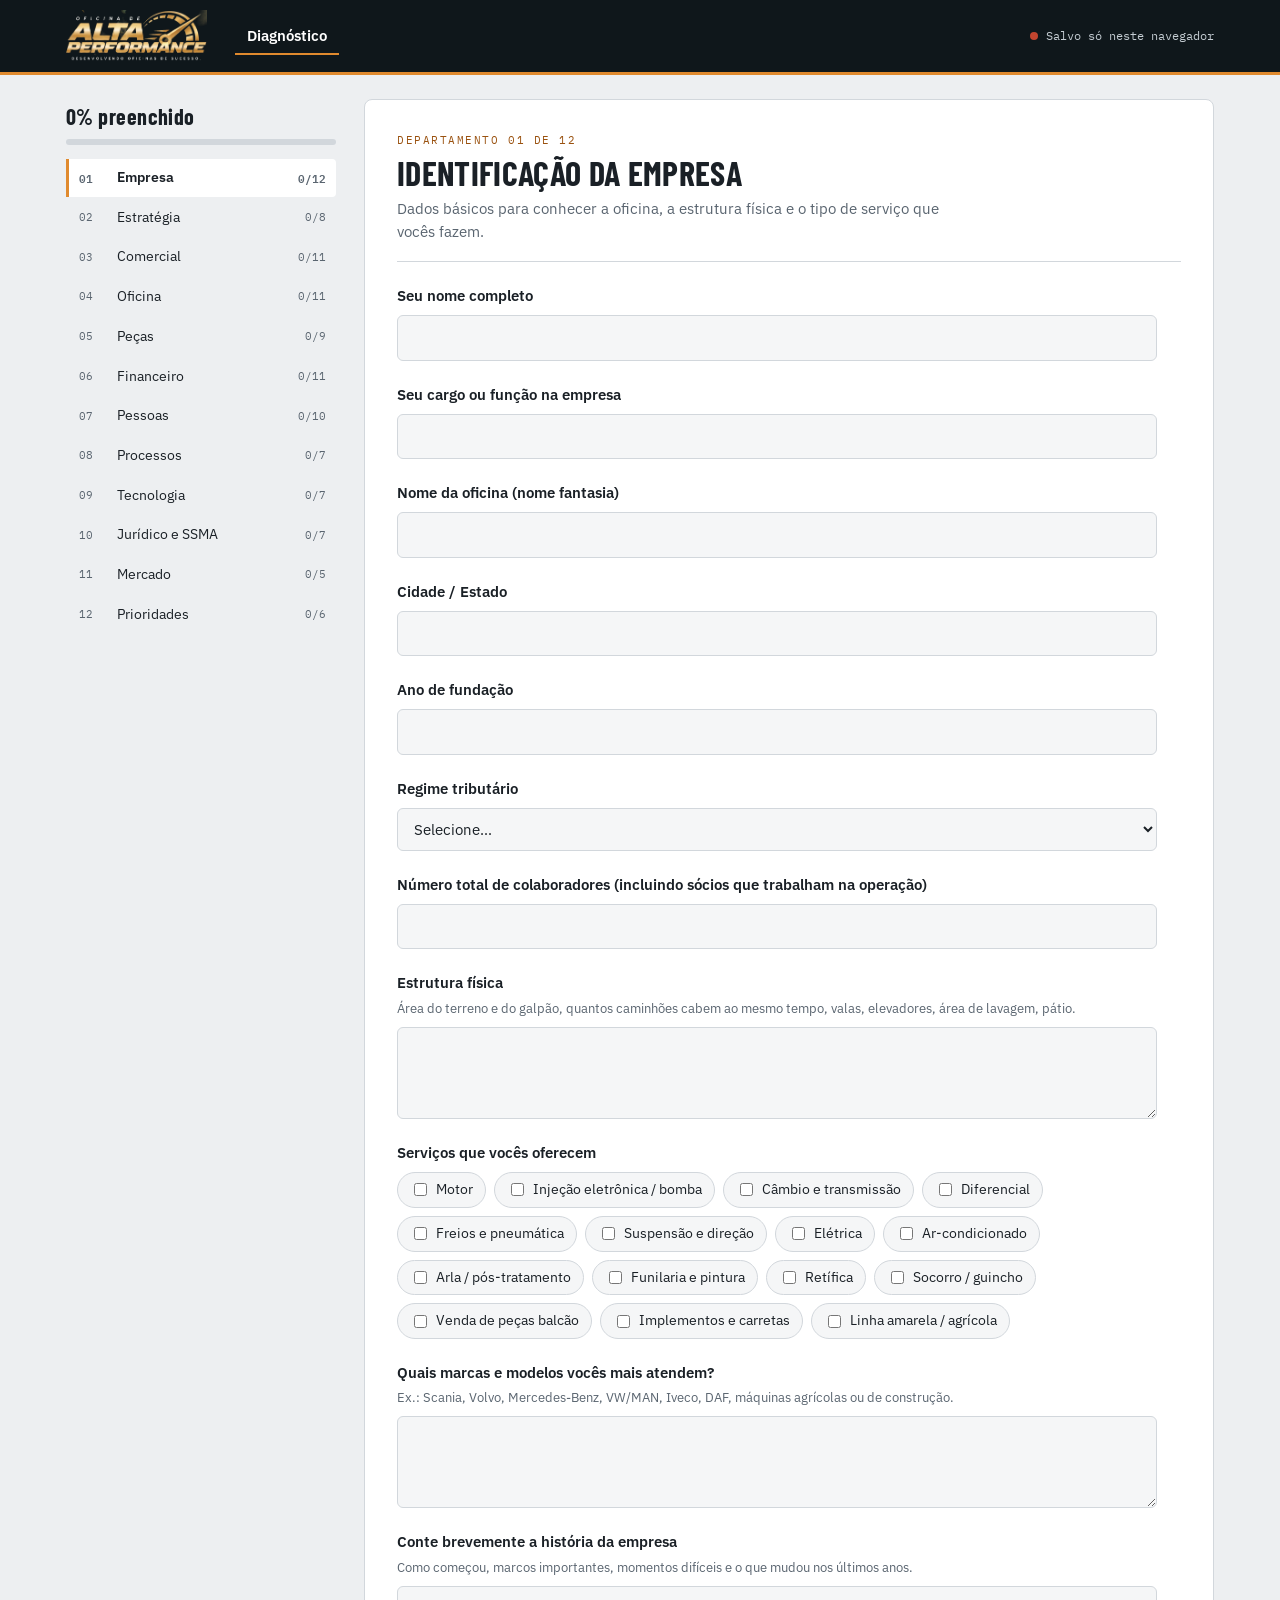
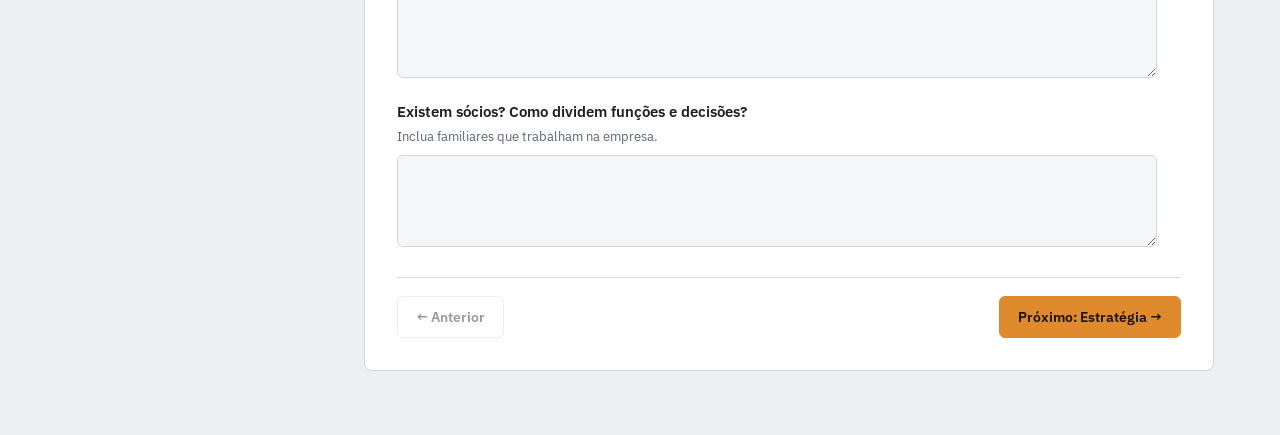
==== commit 28d78863: "Separa formulário, relatórios e painel; nova barra e logo Co-Authored-By: Claude Sonnet 5.5 <noreply" ====
--- a/index.html
+++ b/index.html
@@ -8,712 +8,7 @@
 <link rel="preconnect" href="https://fonts.googleapis.com">
 <link rel="preconnect" href="https://fonts.gstatic.com" crossorigin>
 <link rel="stylesheet" href="https://fonts.googleapis.com/css2?family=Barlow+Condensed:wght@600;700&family=IBM+Plex+Sans:wght@400;500;600&family=IBM+Plex+Mono:wght@500&display=swap">
-
-<style>
-/* =========================================================
-   Layout: placa de oficina no topo; trilho de departamentos
-   à esquerda + ficha do departamento à direita; painel do
-   mentor em abas.
-   ========================================================= */
-
-/* ---------- Tokens (tema claro / escuro) ---------- */
-:root {
-  --bg: #EDEFF1;
-  --surface: #FFFFFF;
-  --sunk: #F5F6F7;
-  --ink: #1A2026;
-  --muted: #5A6570;
-  --line: #D2D7DC;
-
-  --steel: #24394A;
-  --steel-ink: #F2F4F5;
-  --accent: #E08A2E;
-  --accent-ink: #9A5210;
-  --accent-soft: #FBEBD8;
-
-  --good: #2F8A55;
-  --warn: #C98A12;
-  --bad: #C2452F;
-
-  --f-display: "Barlow Condensed", "Arial Narrow", Arial, sans-serif;
-  --f-body: "IBM Plex Sans", system-ui, -apple-system, "Segoe UI", sans-serif;
-  --f-mono: "IBM Plex Mono", ui-monospace, Menlo, Consolas, monospace;
-}
-
-@media (prefers-color-scheme: dark) {
-  :root:not([data-theme="light"]) {
-    --bg: #11161A;
-    --surface: #1A2127;
-    --sunk: #151B20;
-    --ink: #E5E9EC;
-    --muted: #93A0AA;
-    --line: #2C363E;
-
-    --steel: #1F3343;
-    --steel-ink: #E9EEF1;
-    --accent: #E8973A;
-    --accent-ink: #F2B670;
-    --accent-soft: #3A2A17;
-
-    --good: #4FB37A;
-    --warn: #E0A63A;
-    --bad: #E06A55;
-    color-scheme: dark;
-  }
-}
-
-:root[data-theme="dark"] {
-  --bg: #11161A;
-  --surface: #1A2127;
-  --sunk: #151B20;
-  --ink: #E5E9EC;
-  --muted: #93A0AA;
-  --line: #2C363E;
-
-  --steel: #1F3343;
-  --steel-ink: #E9EEF1;
-  --accent: #E8973A;
-  --accent-ink: #F2B670;
-  --accent-soft: #3A2A17;
-
-  --good: #4FB37A;
-  --warn: #E0A63A;
-  --bad: #E06A55;
-  color-scheme: dark;
-}
-
-/* ---------- Base ---------- */
-* { box-sizing: border-box; }
-
-body {
-  background: var(--bg);
-  color: var(--ink);
-  font-family: var(--f-body);
-  font-size: 15px;
-  line-height: 1.55;
-  margin: 0;
-}
-
-.wrap {
-  max-width: 1180px;
-  margin: 0 auto;
-  padding-inline: 16px;
-  padding-block: 0 64px;
-}
-
-/* ---------- Cabeçalho (placa) ---------- */
-header.placa {
-  background: #141414;
-  color: #F2F4F5;
-  padding-block: 18px 16px;
-  border-bottom: 4px solid var(--accent);
-}
-
-header.placa .wrap {
-  padding-block: 0;
-  display: flex;
-  flex-direction: column;
-  align-items: center;
-  gap: 10px;
-  text-align: center;
-}
-
-.marca {
-  display: flex;
-  flex-direction: column;
-  align-items: center;
-  gap: 4px;
-  min-width: 0;
-  width: 100%;
-}
-
-.marca small {
-  font-family: var(--f-mono);
-  font-size: 11px;
-  letter-spacing: .12em;
-  text-transform: uppercase;
-  opacity: .7;
-}
-
-.marca h1 { margin: 0; line-height: 0; }
-
-/* A arte tem fundo próprio: as bordas são esfumadas para se fundir ao cabeçalho */
-.marca .logo {
-  display: block;
-  height: clamp(110px, 22vw, 190px);
-  width: auto;
-  max-width: 100%;
-  -webkit-mask-image: radial-gradient(ellipse 50% 50% at 50% 50%, #000 62%, transparent 100%);
-          mask-image: radial-gradient(ellipse 50% 50% at 50% 50%, #000 62%, transparent 100%);
-}
-
-.status {
-  font-family: var(--f-mono);
-  font-size: 12px;
-  display: flex;
-  align-items: center;
-  gap: 8px;
-  opacity: .9;
-}
-
-.dot {
-  width: 8px;
-  height: 8px;
-  border-radius: 50%;
-  background: var(--muted);
-}
-.dot.ok   { background: var(--good); }
-.dot.busy { background: var(--warn); }
-.dot.err  { background: var(--bad); }
-
-/* Abas (visíveis só para o dono) */
-.abas {
-  display: flex;
-  gap: 4px;
-  margin-top: 6px;
-}
-
-.abas button {
-  font: 600 13px var(--f-body);
-  letter-spacing: .06em;
-  text-transform: uppercase;
-  background: transparent;
-  color: var(--steel-ink);
-  border: 1px solid rgba(255, 255, 255, .25);
-  padding: 8px 14px;
-  border-radius: 4px;
-  cursor: pointer;
-  opacity: .8;
-}
-
-.abas button[aria-selected="true"] {
-  background: var(--accent);
-  color: #1A1208;
-  border-color: var(--accent);
-  opacity: 1;
-}
-
-.aviso {
-  margin-top: 18px;
-  background: var(--accent-soft);
-  border: 1px solid var(--accent);
-  color: var(--ink);
-  padding: 12px 14px;
-  border-radius: 6px;
-  font-size: 14px;
-}
-
-/* ---------- Formulário: trilho + ficha ---------- */
-.layout {
-  display: grid;
-  grid-template-columns: 270px minmax(0, 1fr);
-  gap: 28px;
-  margin-top: 24px;
-  align-items: start;
-}
-
-nav.trilho {
-  position: sticky;
-  top: calc(env(safe-area-inset-top, 0px) + 16px);
-  display: flex;
-  flex-direction: column;
-  gap: 2px;
-}
-
-.prog-total {
-  margin-bottom: 12px;
-  display: flex;
-  flex-direction: column;
-  gap: 6px;
-}
-
-.prog-total b {
-  font-family: var(--f-display);
-  font-size: 22px;
-  letter-spacing: .02em;
-}
-
-.barra {
-  height: 6px;
-  background: var(--line);
-  border-radius: 3px;
-  overflow: hidden;
-}
-
-.barra i {
-  display: block;
-  height: 100%;
-  background: var(--accent);
-  width: 0;
-  transition: width .3s;
-}
-
-.dep {
-  display: grid;
-  grid-template-columns: 30px 1fr auto;
-  gap: 8px;
-  align-items: center;
-  text-align: left;
-  background: transparent;
-  border: 0;
-  border-left: 3px solid transparent;
-  padding: 8px 10px;
-  color: var(--ink);
-  font: inherit;
-  font-size: 14px;
-  cursor: pointer;
-  border-radius: 0 4px 4px 0;
-}
-
-.dep:hover { background: var(--surface); }
-
-.dep[aria-current="true"] {
-  background: var(--surface);
-  border-left-color: var(--accent);
-  font-weight: 600;
-}
-
-.dep .n,
-.dep .c {
-  font-family: var(--f-mono);
-  font-size: 11px;
-  color: var(--muted);
-}
-
-.dep .c { font-variant-numeric: tabular-nums; }
-.dep .c.full { color: var(--good); }
-
-.ficha {
-  background: var(--surface);
-  border: 1px solid var(--line);
-  border-radius: 8px;
-  padding: clamp(18px, 3vw, 32px);
-  min-width: 0;
-}
-
-.ficha-top {
-  display: flex;
-  flex-direction: column;
-  gap: 6px;
-  padding-bottom: 18px;
-  border-bottom: 1px solid var(--line);
-  margin-bottom: 22px;
-}
-
-.eyebrow {
-  font-family: var(--f-mono);
-  font-size: 11px;
-  letter-spacing: .14em;
-  text-transform: uppercase;
-  color: var(--accent-ink);
-}
-
-.ficha h2 {
-  font-family: var(--f-display);
-  font-weight: 700;
-  font-size: clamp(26px, 4vw, 34px);
-  line-height: 1.05;
-  margin: 0;
-  text-transform: uppercase;
-  letter-spacing: .01em;
-  text-wrap: balance;
-}
-
-.ficha-top p {
-  margin: 0;
-  color: var(--muted);
-  max-width: 62ch;
-}
-
-/* ---------- Perguntas e campos ---------- */
-.perguntas {
-  display: flex;
-  flex-direction: column;
-  gap: 22px;
-}
-
-.q {
-  display: flex;
-  flex-direction: column;
-  gap: 8px;
-  max-width: 760px;
-}
-
-.q label.t,
-.q .t {
-  font-weight: 600;
-  font-size: 15px;
-}
-
-.q .h {
-  font-size: 13px;
-  color: var(--muted);
-  margin-top: -4px;
-}
-
-input[type=text],
-input[type=number],
-textarea,
-select {
-  width: 100%;
-  font: inherit;
-  color: var(--ink);
-  background: var(--sunk);
-  border: 1px solid var(--line);
-  border-radius: 6px;
-  padding: 10px 12px;
-}
-
-textarea {
-  min-height: 92px;
-  resize: vertical;
-}
-
-input:focus-visible,
-textarea:focus-visible,
-select:focus-visible,
-button:focus-visible {
-  outline: 2px solid var(--accent);
-  outline-offset: 2px;
-}
-
-/* Múltipla escolha */
-.checks {
-  display: flex;
-  flex-wrap: wrap;
-  gap: 8px;
-}
-
-.checks label {
-  display: flex;
-  align-items: center;
-  gap: 6px;
-  border: 1px solid var(--line);
-  background: var(--sunk);
-  border-radius: 20px;
-  padding: 6px 12px;
-  font-size: 14px;
-  cursor: pointer;
-}
-
-.checks label:has(input:checked) {
-  border-color: var(--accent);
-  background: var(--accent-soft);
-}
-
-.checks input { accent-color: var(--accent); }
-
-/* Nota de 0 a 10 */
-.nota {
-  background: var(--sunk);
-  border: 1px dashed var(--line);
-  border-radius: 8px;
-  padding: 16px;
-}
-
-.escala {
-  display: flex;
-  flex-wrap: wrap;
-  gap: 6px;
-}
-
-.escala button {
-  width: 40px;
-  height: 40px;
-  font: 500 14px var(--f-mono);
-  border: 1px solid var(--line);
-  background: var(--surface);
-  color: var(--ink);
-  border-radius: 6px;
-  cursor: pointer;
-}
-
-.escala button[aria-pressed="true"] {
-  background: var(--accent);
-  border-color: var(--accent);
-  color: #1A1208;
-}
-
-.escala-legenda {
-  display: flex;
-  justify-content: space-between;
-  font-size: 12px;
-  color: var(--muted);
-  max-width: 494px;
-}
-
-/* Rodapé da ficha, botões e mensagens */
-.rodape-ficha {
-  display: flex;
-  flex-wrap: wrap;
-  gap: 10px;
-  justify-content: space-between;
-  margin-top: 30px;
-  padding-top: 18px;
-  border-top: 1px solid var(--line);
-}
-
-.btn {
-  font: 600 14px var(--f-body);
-  padding: 11px 18px;
-  border-radius: 6px;
-  border: 1px solid var(--line);
-  background: var(--surface);
-  color: var(--ink);
-  cursor: pointer;
-}
-
-.btn.prim {
-  background: var(--accent);
-  border-color: var(--accent);
-  color: #1A1208;
-}
-
-.btn.steel {
-  background: var(--steel);
-  border-color: var(--steel);
-  color: var(--steel-ink);
-}
-
-.btn:disabled {
-  opacity: .45;
-  cursor: default;
-}
-
-.msg {
-  font-size: 14px;
-  margin-top: 12px;
-}
-.msg.err { color: var(--bad); }
-.msg.ok  { color: var(--good); }
-
-/* ---------- Painel do mentor ---------- */
-.painel {
-  margin-top: 24px;
-  display: flex;
-  flex-direction: column;
-  gap: 24px;
-}
-
-.resumo {
-  display: flex;
-  flex-wrap: wrap;
-  gap: 12px;
-  align-items: stretch;
-}
-
-.resumo-acao {
-  display: flex;
-  align-items: center;
-}
-
-.kpi {
-  background: var(--surface);
-  border: 1px solid var(--line);
-  border-radius: 8px;
-  padding: 14px 18px;
-  min-width: 150px;
-  flex: 1;
-}
-
-.kpi b {
-  display: block;
-  font-family: var(--f-display);
-  font-size: 34px;
-  line-height: 1;
-  font-variant-numeric: tabular-nums;
-}
-
-.kpi span {
-  font-size: 12px;
-  color: var(--muted);
-  text-transform: uppercase;
-  letter-spacing: .08em;
-}
-
-.bloco {
-  background: var(--surface);
-  border: 1px solid var(--line);
-  border-radius: 8px;
-  padding: 20px;
-  min-width: 0;
-}
-
-.bloco h3 {
-  font-family: var(--f-display);
-  font-size: 22px;
-  text-transform: uppercase;
-  margin: 0 0 4px;
-  letter-spacing: .02em;
-}
-
-.bloco > p {
-  margin: 0 0 14px;
-  color: var(--muted);
-  font-size: 14px;
-}
-
-.rolar { overflow-x: auto; }
-
-table {
-  border-collapse: collapse;
-  width: 100%;
-  font-size: 14px;
-}
-
-th, td {
-  text-align: left;
-  padding: 9px 10px;
-  border-bottom: 1px solid var(--line);
-  vertical-align: middle;
-  white-space: nowrap;
-}
-
-th {
-  font-size: 11px;
-  text-transform: uppercase;
-  letter-spacing: .08em;
-  color: var(--muted);
-  font-weight: 600;
-}
-
-td.num,
-th.num {
-  text-align: center;
-  font-family: var(--f-mono);
-  font-variant-numeric: tabular-nums;
-}
-
-td.num-pequeno { font-size: 12px; }
-td small { display: block; color: var(--muted); font-size: 13px; }
-
-tr.linha { cursor: pointer; }
-tr.linha:hover td { background: var(--sunk); }
-
-/* Células de nota: b = baixa, w = média, g = alta, v = vazia */
-.cel {
-  display: inline-block;
-  min-width: 30px;
-  padding: 3px 6px;
-  border-radius: 4px;
-  font-weight: 500;
-}
-.cel.b { background: color-mix(in srgb, var(--bad) 22%, transparent); }
-.cel.w { background: color-mix(in srgb, var(--warn) 24%, transparent); }
-.cel.g { background: color-mix(in srgb, var(--good) 22%, transparent); }
-.cel.v { color: var(--muted); }
-
-.pill {
-  font-size: 11px;
-  font-weight: 600;
-  text-transform: uppercase;
-  letter-spacing: .06em;
-  padding: 3px 8px;
-  border-radius: 10px;
-  border: 1px solid var(--line);
-}
-.pill.env { border-color: var(--good); color: var(--good); }
-.pill.ras { border-color: var(--warn); color: var(--warn); }
-
-.vazio {
-  padding: 28px 8px;
-  color: var(--muted);
-  text-align: center;
-}
-
-/* Detalhe de um mentorado */
-.detalhe-top {
-  display: flex;
-  flex-wrap: wrap;
-  gap: 20px;
-  align-items: flex-start;
-  justify-content: space-between;
-}
-
-.detalhe-id {
-  min-width: 0;
-  flex: 1 1 260px;
-}
-
-.detalhe-id p {
-  margin: 0;
-  color: var(--muted);
-}
-
-.detalhe-top h3 { font-size: 28px; }
-
-.radar {
-  max-width: 420px;
-  width: 100%;
-}
-
-.radar svg {
-  width: 100%;
-  height: auto;
-  display: block;
-}
-
-.resp-sec { margin-top: 22px; }
-
-.resp-sec h4 {
-  font-family: var(--f-display);
-  font-size: 19px;
-  text-transform: uppercase;
-  margin: 0 0 8px;
-  color: var(--accent-ink);
-  letter-spacing: .03em;
-}
-
-.resp {
-  display: grid;
-  grid-template-columns: minmax(0, 2fr) minmax(0, 3fr);
-  gap: 6px 18px;
-  padding: 9px 0;
-  border-bottom: 1px solid var(--line);
-  font-size: 14px;
-}
-
-.resp .p { color: var(--muted); }
-
-.resp .a {
-  white-space: pre-wrap;
-  overflow-wrap: anywhere;
-}
-.resp .a.vz { color: var(--muted); }
-
-/* ---------- Responsivo e movimento reduzido ---------- */
-@media (max-width: 820px) {
-  .layout { grid-template-columns: 1fr; }
-
-  nav.trilho {
-    position: static;
-    flex-direction: row;
-    overflow-x: auto;
-    gap: 6px;
-    padding-bottom: 6px;
-  }
-
-  .prog-total { display: none; }
-
-  .dep {
-    grid-template-columns: auto auto;
-    border-left: 0;
-    border-bottom: 3px solid transparent;
-    border-radius: 4px 4px 0 0;
-    white-space: nowrap;
-    background: var(--surface);
-  }
-
-  .dep .n { display: none; }
-  .dep[aria-current="true"] { border-bottom-color: var(--accent); }
-
-  .resp { grid-template-columns: 1fr; }
-}
-
-@media (prefers-reduced-motion: reduce) {
-  * { transition: none !important; }
-}
-</style>
+<link rel="stylesheet" href="style.css">
 </head>
 
 <body>
@@ -721,29 +16,25 @@
 <header class="placa">
   <div class="wrap">
     <div class="marca">
-      <small>Mentoria de alta performance · Linha diesel pesado</small>
-      <h1 class="logo-h1"><img class="logo" src="logo.png" alt="Oficina de Alta Performance — Desenvolvendo oficinas de sucesso"></h1>
+      <h1><img class="logo" src="images/logo.png" alt="Oficina de Alta Performance — Desenvolvendo oficinas de sucesso"></h1>
     </div>
+
+    <nav class="menu" aria-label="Principal">
+      <a href="index.html" aria-current="page">Diagnóstico</a>
+      <a href="relatorios.html" id="linkRelatorios" hidden>Relatórios</a>
+    </nav>
 
     <div class="status" id="status">
       <i class="dot" id="statusDot"></i>
       <span id="statusTxt">Conectando…</span>
     </div>
-
-    <div class="abas" id="abas" role="tablist" hidden>
-      <button role="tab" id="abaForm" aria-selected="true">Formulário</button>
-      <button role="tab" id="abaPainel" aria-selected="false">Respostas dos mentorados</button>
-    </div>
   </div>
 </header>
 
 <main class="wrap">
-  <div class="aviso" id="avisoDono" hidden>
-    Esta é a tela que seus mentorados veem. Cada um enxerga apenas as próprias respostas; só você vê todas, na aba “Respostas dos mentorados”.
-  </div>
   <div class="aviso" id="avisoLocal" hidden></div>
 
-  <section id="vistaForm">
+  <section>
     <div class="layout">
       <nav class="trilho" id="trilho" aria-label="Departamentos">
         <div class="prog-total">
@@ -754,776 +45,9 @@
       <div class="ficha" id="ficha"></div>
     </div>
   </section>
-
-  <section id="vistaPainel" class="painel" hidden></section>
 </main>
 
-<script>
-/* =========================================================
-   1. DADOS DO QUESTIONÁRIO
-   Cada seção tem: id, t (título), curto (rótulo), intro e qs
-   (perguntas). Tipos de pergunta: text, number, select,
-   textarea, checks e nota (0 a 10, entra no radar).
-   ========================================================= */
-
-const AREAS_OPC=["Estratégia e liderança","Comercial e atendimento","Oficina e produção","Peças e estoque","Financeiro e precificação","Pessoas e equipe","Processos e indicadores","Tecnologia e sistemas","Jurídico, segurança e meio ambiente","Mercado e concorrência"];
-const NOTA = (area)=>({id:"nota",tipo:"nota",t:`De 0 a 10, que nota você dá hoje para ${area}?`,h:"Seja sincero: a nota serve para comparar a sua percepção com o que vamos levantar juntos."});
-const SECOES=[
- {id:"empresa",t:"Identificação da empresa",curto:"Empresa",intro:"Dados básicos para conhecer a oficina, a estrutura física e o tipo de serviço que vocês fazem.",qs:[
-  {id:"nome",tipo:"text",t:"Seu nome completo"},
-  {id:"cargo",tipo:"text",t:"Seu cargo ou função na empresa"},
-  {id:"empresa",tipo:"text",t:"Nome da oficina (nome fantasia)"},
-  {id:"cidade",tipo:"text",t:"Cidade / Estado"},
-  {id:"fundacao",tipo:"number",t:"Ano de fundação"},
-  {id:"regime",tipo:"select",t:"Regime tributário",op:["Simples Nacional","Lucro Presumido","Lucro Real","MEI","Não sei informar"]},
-  {id:"funcionarios",tipo:"number",t:"Número total de colaboradores (incluindo sócios que trabalham na operação)"},
-  {id:"estrutura",tipo:"textarea",t:"Estrutura física",h:"Área do terreno e do galpão, quantos caminhões cabem ao mesmo tempo, valas, elevadores, área de lavagem, pátio."},
-  {id:"especialidades",tipo:"checks",t:"Serviços que vocês oferecem",op:["Motor","Injeção eletrônica / bomba","Câmbio e transmissão","Diferencial","Freios e pneumática","Suspensão e direção","Elétrica","Ar-condicionado","Arla / pós-tratamento","Funilaria e pintura","Retífica","Socorro / guincho","Venda de peças balcão","Implementos e carretas","Linha amarela / agrícola"]},
-  {id:"marcas",tipo:"textarea",t:"Quais marcas e modelos vocês mais atendem?",h:"Ex.: Scania, Volvo, Mercedes-Benz, VW/MAN, Iveco, DAF, máquinas agrícolas ou de construção."},
-  {id:"historia",tipo:"textarea",t:"Conte brevemente a história da empresa",h:"Como começou, marcos importantes, momentos difíceis e o que mudou nos últimos anos."},
-  {id:"socios",tipo:"textarea",t:"Existem sócios? Como dividem funções e decisões?",h:"Inclua familiares que trabalham na empresa."}
- ]},
- {id:"estrategia",t:"Dono, estratégia e liderança",curto:"Estratégia",intro:"Como o dono ocupa o tempo, para onde a empresa está indo e quanto ela depende de você.",qs:[
-  NOTA("a estratégia e a sua liderança"),
-  {id:"dia",tipo:"textarea",t:"Como é o seu dia típico?",h:"Quanto do seu tempo vai para a ferramenta, para atender cliente, para resolver problema e para pensar no negócio?"},
-  {id:"visao",tipo:"textarea",t:"Onde você quer que a empresa esteja daqui a 3 a 5 anos?"},
-  {id:"metas",tipo:"textarea",t:"A empresa tem metas escritas? Quais são e como você acompanha?"},
-  {id:"diferencial",tipo:"textarea",t:"Por que o cliente escolhe você e não o concorrente?"},
-  {id:"dependencia",tipo:"textarea",t:"Quais decisões só você toma hoje? O que trava se você ficar 15 dias fora?"},
-  {id:"braco",tipo:"textarea",t:"Você tem um braço direito ou pessoa de confiança? Existe plano de sucessão?"},
-  {id:"dor",tipo:"textarea",t:"O que mais tira o seu sono hoje no negócio?"}
- ]},
- {id:"comercial",t:"Comercial, atendimento e marketing",curto:"Comercial",intro:"Da chegada do cliente ao pós-venda: como a oficina capta, orçamenta, converte e fideliza.",qs:[
-  NOTA("o comercial e o atendimento"),
-  {id:"carteira",tipo:"textarea",t:"Qual o perfil da sua carteira de clientes?",h:"Percentual aproximado de transportadoras/frotistas, caminhoneiros autônomos, agronegócio, construção, órgãos públicos."},
-  {id:"concentracao",tipo:"textarea",t:"Quanto os 5 maiores clientes representam do faturamento?",h:"Existe dependência de algum cliente grande?"},
-  {id:"contratos",tipo:"textarea",t:"Vocês têm contratos de manutenção com frotas? Como funcionam?",h:"Preventiva programada, valor fixo mensal, prazo de atendimento, tabela de preços acordada."},
-  {id:"recepcao",tipo:"textarea",t:"Como é feita a recepção do caminhão?",h:"Quem recebe, se há checklist de entrada, fotos, registro de km, relato do motorista."},
-  {id:"orcamento",tipo:"textarea",t:"Como funciona o orçamento?",h:"Quem faz, em quanto tempo chega ao cliente e como ele aprova (WhatsApp, papel, sistema)."},
-  {id:"conversao",tipo:"textarea",t:"De cada 10 orçamentos, quantos são aprovados? O que acontece com os recusados?"},
-  {id:"captacao",tipo:"textarea",t:"Como chegam os clientes novos?",h:"Indicação, Google, Instagram, vendedor externo, movimento da rodovia, parceiros."},
-  {id:"vendedor",tipo:"textarea",t:"Existe consultor técnico ou vendedor externo? Tem meta e comissão?"},
-  {id:"posvenda",tipo:"textarea",t:"O que é feito depois da entrega do caminhão?",h:"Contato de retorno, lembrete de revisão, pesquisa de satisfação."},
-  {id:"marketing",tipo:"textarea",t:"Como está a presença digital e o marketing?",h:"Redes sociais, perfil no Google, site, quanto investe por mês e quem cuida."}
- ]},
- {id:"oficina",t:"Oficina e produção técnica",curto:"Oficina",intro:"O chão de oficina: fluxo da ordem de serviço, capacidade, diagnóstico, produtividade e qualidade.",qs:[
-  NOTA("a oficina e a produção"),
-  {id:"fluxo",tipo:"textarea",t:"Descreva o caminho do caminhão da entrada até a entrega",h:"Abertura da OS, diagnóstico, aprovação, separação de peças, execução, teste, faturamento e entrega."},
-  {id:"capacidade",tipo:"textarea",t:"Quantos veículos vocês atendem por mês? Quantos ficam no pátio ao mesmo tempo? Qual o tempo médio de permanência?"},
-  {id:"gargalo",tipo:"textarea",t:"Onde o caminhão mais fica parado?",h:"Esperando aprovação, peça, mecânico disponível, diagnóstico ou terceiros."},
-  {id:"diagnostico",tipo:"textarea",t:"Quais equipamentos de diagnóstico vocês têm e quem domina o uso?",h:"Scanners multimarcas, softwares originais, osciloscópio, bancada de teste."},
-  {id:"produtividade",tipo:"textarea",t:"Vocês medem horas vendidas versus horas trabalhadas por mecânico? Como?"},
-  {id:"tempopadrao",tipo:"textarea",t:"Usam tabela de tempo padrão para cobrar e medir os serviços?"},
-  {id:"retrabalho",tipo:"textarea",t:"Com que frequência acontece retrabalho ou garantia? Qual a causa principal e quem paga a conta?"},
-  {id:"conferencia",tipo:"textarea",t:"Existe teste de rodagem e conferência final antes da entrega? Quem faz?"},
-  {id:"organizacao",tipo:"textarea",t:"Como está a organização do ambiente?",h:"Limpeza, layout, ferramentaria controlada, ferramentas identificadas, 5S."},
-  {id:"socorro",tipo:"textarea",t:"Vocês fazem atendimento externo ou socorro? Como é cobrado e controlado?"}
- ]},
- {id:"pecas",t:"Peças, estoque e compras",curto:"Peças",intro:"Como as peças são compradas, guardadas e vendidas, e quanto isso pesa no tempo de parada do caminhão.",qs:[
-  NOTA("peças e estoque"),
-  {id:"modelo",tipo:"textarea",t:"Vocês trabalham com estoque próprio, compra sob demanda ou o cliente traz a peça?",h:"Diga a proporção aproximada de cada um."},
-  {id:"valor",tipo:"text",t:"Valor aproximado do estoque hoje (R$)"},
-  {id:"controle",tipo:"textarea",t:"Como o estoque é controlado?",h:"Sistema, inventário periódico, quem tem acesso ao almoxarifado, diferenças e perdas."},
-  {id:"fornecedores",tipo:"textarea",t:"Quem são os principais fornecedores? Quantos vocês cotam e quais as condições de prazo e pagamento?"},
-  {id:"espera",tipo:"textarea",t:"Quanto tempo o caminhão espera peça, em média?"},
-  {id:"markup",tipo:"textarea",t:"Como é definido o preço de venda das peças? Qual a margem média?"},
-  {id:"pecacliente",tipo:"textarea",t:"Qual a política para peça trazida pelo cliente?",h:"Garantia do serviço, cobrança diferenciada, recusa."},
-  {id:"parado",tipo:"textarea",t:"Como são tratados itens parados, cascos de retorno, sucata e devoluções?"}
- ]},
- {id:"financeiro",t:"Financeiro e precificação",curto:"Financeiro",intro:"Faturamento, custos, margem e caixa. Os números podem ser aproximados; o importante é saber o que é medido.",qs:[
-  NOTA("o financeiro"),
-  {id:"faturamento",tipo:"text",t:"Faturamento médio mensal nos últimos 12 meses (R$)"},
-  {id:"mix",tipo:"text",t:"Divisão do faturamento: % mão de obra, % peças, % serviços de terceiros"},
-  {id:"valorhora",tipo:"textarea",t:"Qual o valor da hora técnica cobrada hoje e como vocês chegaram nesse valor?"},
-  {id:"custohora",tipo:"textarea",t:"Você sabe quanto custa cada hora disponível da oficina?",h:"Despesas fixas do mês divididas pelas horas produtivas da equipe."},
-  {id:"lucro",tipo:"textarea",t:"Você sabe a margem de lucro líquido? Existe DRE mensal? Quem monta?"},
-  {id:"caixa",tipo:"textarea",t:"Como é feito o controle de fluxo de caixa e de contas a pagar e receber?"},
-  {id:"pfpj",tipo:"textarea",t:"As contas da pessoa física e da empresa são separadas? Existe pró-labore definido?"},
-  {id:"prazos",tipo:"textarea",t:"Quais prazos de pagamento vocês concedem e como está a inadimplência?",h:"Faturamento para frotas em 30/60/90 dias, cheques, boletos em atraso."},
-  {id:"dividas",tipo:"textarea",t:"Há empréstimos, financiamentos ou falta de capital de giro?"},
-  {id:"contador",tipo:"textarea",t:"Como é a relação com a contabilidade? Os impostos estão em dia e sob controle?"}
- ]},
- {id:"pessoas",t:"Pessoas, equipe e cultura",curto:"Pessoas",intro:"Quem faz a oficina funcionar, como é contratado, treinado, pago e liderado.",qs:[
-  NOTA("pessoas e equipe"),
-  {id:"equipe",tipo:"textarea",t:"Descreva a equipe por função e quantidade",h:"Mecânicos (níveis), auxiliares, eletricista, consultor técnico, recepção, peças, administrativo, chefe de oficina."},
-  {id:"lider",tipo:"textarea",t:"Existe chefe de oficina ou líder técnico? Que autonomia ele tem?"},
-  {id:"contratacao",tipo:"textarea",t:"Como vocês contratam? Qual a dificuldade para encontrar mecânico diesel qualificado?"},
-  {id:"integracao",tipo:"textarea",t:"Existe integração para novos colaboradores e descrição de cargos?"},
-  {id:"treinamento",tipo:"textarea",t:"Quais treinamentos técnicos e comportamentais a equipe fez no último ano?"},
-  {id:"remuneracao",tipo:"textarea",t:"Como é a remuneração?",h:"Salário fixo, comissão por produtividade, bônus por meta, plano de carreira."},
-  {id:"turnover",tipo:"textarea",t:"Quantas pessoas saíram nos últimos 12 meses e por quê?"},
-  {id:"clima",tipo:"textarea",t:"Como você avalia o clima e o comprometimento da equipe?",h:"Faltas, atrasos, conflitos, iniciativa."},
-  {id:"feedback",tipo:"textarea",t:"Existe avaliação de desempenho ou rotina de feedback?"}
- ]},
- {id:"processos",t:"Gestão, processos e indicadores",curto:"Processos",intro:"O que está padronizado, o que é medido e com que frequência a empresa olha para os próprios números.",qs:[
-  NOTA("processos e indicadores"),
-  {id:"escritos",tipo:"textarea",t:"Quais processos estão escritos e padronizados? Quais existem só na cabeça das pessoas?"},
-  {id:"indicadores",tipo:"checks",t:"Quais indicadores vocês acompanham hoje?",op:["Faturamento","Ticket médio","Número de OS","Produtividade dos mecânicos","Conversão de orçamentos","Tempo de permanência","Retrabalho","Margem por OS","Satisfação do cliente","Giro de estoque","Inadimplência","Nenhum"]},
-  {id:"frequencia",tipo:"textarea",t:"Com que frequência você olha os números e onde?",h:"Planilha, sistema, painel, caderno."},
-  {id:"rotinas",tipo:"textarea",t:"Existem rotinas fixas de gestão?",h:"Reunião diária com a oficina, fechamento semanal, reunião mensal de resultados."},
-  {id:"checklists",tipo:"textarea",t:"Vocês usam checklists?",h:"Recepção, revisão preventiva, entrega, limpeza."},
-  {id:"comunicacao",tipo:"textarea",t:"Como as informações circulam internamente?",h:"Quadro de OS, grupo de WhatsApp, sistema, conversa no pátio."}
- ]},
- {id:"tecnologia",t:"Tecnologia e sistemas",curto:"Tecnologia",intro:"Ferramentas digitais que sustentam a gestão e o acesso à informação técnica.",qs:[
-  NOTA("tecnologia e sistemas"),
-  {id:"sistema",tipo:"textarea",t:"Vocês usam sistema de gestão para oficina? Qual, há quanto tempo e o que usam de fato?"},
-  {id:"papel",tipo:"textarea",t:"O que ainda é feito em papel ou planilha?"},
-  {id:"osdigital",tipo:"textarea",t:"O orçamento e a OS são enviados ao cliente com fotos e vídeos?"},
-  {id:"fiscal",tipo:"textarea",t:"Emissão de notas, boletos, Pix e maquininha estão integrados ao sistema?"},
-  {id:"infotec",tipo:"textarea",t:"Como a equipe acessa informação técnica?",h:"Manuais, diagramas elétricos, softwares de montadora, grupos técnicos."},
-  {id:"investir",tipo:"textarea",t:"Que equipamentos ou ferramentas fazem falta? Há investimento planejado?"}
- ]},
- {id:"legal",t:"Jurídico, segurança e meio ambiente",curto:"Jurídico e SSMA",intro:"Riscos que não aparecem no dia a dia até virarem multa, processo ou acidente.",qs:[
-  NOTA("jurídico, segurança e meio ambiente"),
-  {id:"licencas",tipo:"textarea",t:"Alvará, licença ambiental e AVCB (bombeiros) estão em dia?"},
-  {id:"residuos",tipo:"textarea",t:"Como é feito o descarte de óleo usado, filtros, baterias, pneus e água oleosa?",h:"Caixa separadora, empresa coletora, certificado de destinação."},
-  {id:"seguranca",tipo:"textarea",t:"Como está a segurança do trabalho?",h:"Uso de EPIs, NR-12 (elevadores e máquinas), NR-10, NR-35, acidentes recentes."},
-  {id:"trabalhista",tipo:"textarea",t:"Todos os colaboradores são registrados? Há ou houve processos trabalhistas? Como são as horas extras?"},
-  {id:"contratos",tipo:"textarea",t:"Existem documentos formais com clientes?",h:"Autorização de serviço assinada, termo de garantia escrito, contratos com frotas."},
-  {id:"seguro",tipo:"textarea",t:"A empresa tem seguro? Cobre os veículos de clientes sob sua guarda?"}
- ]},
- {id:"mercado",t:"Mercado e concorrência",curto:"Mercado",intro:"O contexto em volta da oficina: região, concorrentes, oportunidades e ameaças.",qs:[
-  NOTA("a posição da empresa no mercado"),
-  {id:"concorrentes",tipo:"textarea",t:"Quem são os principais concorrentes (concessionárias e independentes)? Onde você ganha e onde perde deles?"},
-  {id:"regiao",tipo:"textarea",t:"Quais as características da sua região?",h:"Rodovias e rotas, polos logísticos, agronegócio, mineração, sazonalidade de safra."},
-  {id:"oportunidades",tipo:"textarea",t:"Que oportunidades você enxerga e ainda não aproveita?",h:"Novos serviços, contratos com frotas, segmentos, cidades vizinhas."},
-  {id:"ameacas",tipo:"textarea",t:"Que ameaças preocupam você?",h:"Tecnologia Euro 6 / Proconve P8, concessionárias, falta de mão de obra, preço."}
- ]},
- {id:"mentoria",t:"Prioridades e expectativas",curto:"Prioridades",intro:"Para fechar: o que é mais urgente e o que você espera construir na mentoria.",qs:[
-  {id:"top3",tipo:"textarea",t:"Quais são os 3 maiores problemas da empresa hoje, em ordem de prioridade?"},
-  {id:"meta12",tipo:"textarea",t:"Onde você quer estar daqui a 12 meses?",h:"Faturamento, equipe, estrutura e a sua própria rotina."},
-  {id:"tentou",tipo:"textarea",t:"O que você já tentou mudar e não funcionou? Por quê?"},
-  {id:"ajuda",tipo:"checks",t:"Em quais áreas você mais quer ajuda?",op:AREAS_OPC},
-  {id:"dedicacao",tipo:"textarea",t:"Quanto tempo por semana você consegue dedicar à implantação? Quem da equipe vai participar?"},
-  {id:"extra",tipo:"textarea",t:"Tem algo mais que seu mentor precisa saber?"}
- ]}
-];
-
-const AREAS_RADAR = SECOES.filter(s => s.qs.some(q => q.tipo === "nota"));
-const TOTAL = SECOES.reduce((n, s) => n + s.qs.length, 0);
-
-
-/* =========================================================
-   2. ESTADO E UTILITÁRIOS
-   ========================================================= */
-
-const LS_KEY = "diag360-rascunho";
-
-let st = { respostas: {}, status: "rascunho" };   // rascunho local / espelho do doc remoto
-let atual = 0;                                    // índice do departamento aberto
-let db = null, uid = null;
-let souDono = false, podeGravar = true;
-let salvando = false, pendente = false, timer = null;
-
-// Painel do mentor
-let lista = [], selecionado = null;
-
-try {
-  const r = JSON.parse(localStorage.getItem(LS_KEY) || "null");
-  if (r && r.respostas) st = r;
-} catch (e) {}
-
-const $ = s => document.querySelector(s);
-
-const ESC_MAP = { "&": "&amp;", "<": "&lt;", ">": "&gt;", '"': "&quot;", "'": "&#39;" };
-const esc = s => String(s ?? "").replace(/[&<>"']/g, c => ESC_MAP[c]);
-
-const key = (s, q) => s.id + "." + q.id;
-
-function preenchido(v) {
-  if (Array.isArray(v)) return v.length > 0;
-  return v !== undefined && v !== null && String(v).trim() !== "";
-}
-
-function contSec(s, resp) {
-  return s.qs.filter(q => preenchido((resp || st.respostas)[key(s, q)])).length;
-}
-
-function progresso(resp) {
-  let n = 0;
-  SECOES.forEach(s => n += contSec(s, resp));
-  return Math.round(n / TOTAL * 100);
-}
-
-function status(txt, cls) {
-  $("#statusTxt").textContent = txt;
-  $("#statusDot").className = "dot " + (cls || "");
-}
-
-function salvarLocal() {
-  try { localStorage.setItem(LS_KEY, JSON.stringify(st)); } catch (e) {}
-}
-
-
-/* =========================================================
-   3. FORMULÁRIO
-   ========================================================= */
-
-function campoNota(q, k, v, fid, dica) {
-  let botoes = "";
-  for (let i = 0; i <= 10; i++) {
-    botoes += `<button type="button" data-k="${k}" data-v="${i}" aria-pressed="${v === i}">${i}</button>`;
-  }
-  return `
-    <div class="q nota" role="group" aria-labelledby="${fid}">
-      <div class="t" id="${fid}">${esc(q.t)}</div>
-      ${dica}
-      <div class="escala">${botoes}</div>
-      <div class="escala-legenda"><span>0 · inexistente</span><span>10 · referência no mercado</span></div>
-    </div>`;
-}
-
-function campoChecks(q, k, v, fid, dica) {
-  const sel = Array.isArray(v) ? v : [];
-  const opcoes = q.op.map((o, i) => `
-    <label>
-      <input type="checkbox" id="${fid}_${i}" data-k="${k}" value="${esc(o)}" ${sel.includes(o) ? "checked" : ""}>
-      ${esc(o)}
-    </label>`).join("");
-  return `
-    <div class="q" role="group" aria-labelledby="${fid}">
-      <div class="t" id="${fid}">${esc(q.t)}</div>
-      ${dica}
-      <div class="checks">${opcoes}</div>
-    </div>`;
-}
-
-function campo(s, q) {
-  const k = key(s, q);
-  const v = st.respostas[k];
-  const fid = "q_" + s.id + "_" + q.id;
-  const dica = q.h ? `<div class="h">${esc(q.h)}</div>` : "";
-
-  if (q.tipo === "nota")   return campoNota(q, k, v, fid, dica);
-  if (q.tipo === "checks") return campoChecks(q, k, v, fid, dica);
-
-  let input;
-  if (q.tipo === "textarea") {
-    input = `<textarea id="${fid}" data-k="${k}">${esc(v)}</textarea>`;
-  } else if (q.tipo === "select") {
-    const opcoes = q.op.map(o => `<option ${v === o ? "selected" : ""}>${esc(o)}</option>`).join("");
-    input = `<select id="${fid}" data-k="${k}"><option value="">Selecione…</option>${opcoes}</select>`;
-  } else {
-    const ehNumero = q.tipo === "number";
-    input = `<input type="${ehNumero ? "number" : "text"}" id="${fid}" data-k="${k}" value="${esc(v)}" ${ehNumero ? 'inputmode="numeric"' : ""}>`;
-  }
-  return `
-    <div class="q">
-      <label class="t" for="${fid}">${esc(q.t)}</label>
-      ${dica}
-      ${input}
-    </div>`;
-}
-
-function rodapeFicha(i) {
-  const ultima = i === SECOES.length - 1;
-  const proximo = ultima
-    ? `<button class="btn prim" type="button" id="enviar">Enviar diagnóstico</button>`
-    : `<button class="btn prim" type="button" data-nav="1">Próximo: ${esc(SECOES[i + 1].curto)} →</button>`;
-  return `
-    <div class="rodape-ficha">
-      <button class="btn" type="button" data-nav="-1" ${i === 0 ? "disabled" : ""}>← Anterior</button>
-      ${proximo}
-    </div>
-    ${ultima ? '<div class="msg" id="msgEnvio" role="status"></div>' : ""}`;
-}
-
-function montarFicha() {
-  $("#ficha").innerHTML = SECOES.map((s, i) => `
-    <div class="sec" data-i="${i}" ${i === atual ? "" : "hidden"}>
-      <div class="ficha-top">
-        <span class="eyebrow">Departamento ${String(i + 1).padStart(2, "0")} de ${SECOES.length}</span>
-        <h2>${esc(s.t)}</h2>
-        <p>${esc(s.intro)}</p>
-      </div>
-      <div class="perguntas">${s.qs.map(q => campo(s, q)).join("")}</div>
-      ${rodapeFicha(i)}
-    </div>`).join("");
-}
-
-function montarTrilho() {
-  const nav = $("#trilho");
-  nav.querySelectorAll(".dep").forEach(e => e.remove());
-
-  SECOES.forEach((s, i) => {
-    const b = document.createElement("button");
-    b.type = "button";
-    b.className = "dep";
-    b.dataset.i = i;
-    b.innerHTML = `<span class="n">${String(i + 1).padStart(2, "0")}</span><span>${esc(s.curto)}</span><span class="c"></span>`;
-    nav.appendChild(b);
-  });
-
-  atualizarProg();
-}
-
-function atualizarProg() {
-  document.querySelectorAll(".dep").forEach(b => {
-    const s = SECOES[b.dataset.i];
-    const c = contSec(s);
-    const el = b.querySelector(".c");
-    el.textContent = c + "/" + s.qs.length;
-    el.classList.toggle("full", c === s.qs.length);
-    b.setAttribute("aria-current", String(+b.dataset.i === atual));
-  });
-
-  const p = progresso();
-  $("#progTxt").textContent = p + "% preenchido";
-  $("#progBar").style.width = p + "%";
-}
-
-function irPara(i) {
-  atual = Math.max(0, Math.min(SECOES.length - 1, i));
-  document.querySelectorAll(".sec").forEach(e => e.hidden = +e.dataset.i !== atual);
-  atualizarProg();
-
-  const reduzido = matchMedia("(prefers-reduced-motion: reduce)").matches;
-  $("#ficha").scrollIntoView({ behavior: reduzido ? "auto" : "smooth", block: "start" });
-}
-
-/** Chamado a cada edição: atualiza progresso, guarda local e agenda o salvamento remoto. */
-function mudou() {
-  atualizarProg();
-  salvarLocal();
-  if (db && uid && podeGravar) {
-    status("Alterações não salvas…", "busy");
-    clearTimeout(timer);
-    timer = setTimeout(salvar, 1200);
-  }
-}
-
-
-/* =========================================================
-   4. SALVAMENTO E ENVIO
-   ========================================================= */
-
-function docRemoto() {
-  return {
-    nome: st.respostas["empresa.nome"] || "",
-    empresa: st.respostas["empresa.empresa"] || "",
-    status: st.status,
-    progresso: progresso(),
-    atualizadoEm: new Date().toISOString(),
-    enviadoEm: st.enviadoEm || null,
-    respostas: st.respostas
-  };
-}
-
-async function salvar() {
-  if (!db || !uid || !podeGravar) return false;
-  if (salvando) { pendente = true; return false; }
-
-  salvando = true;
-  status("Salvando…", "busy");
-  let ok = false;
-
-  try {
-    await db.doc("respostas/" + uid).set(docRemoto());
-    ok = true;
-    status("Salvo às " + new Date().toLocaleTimeString("pt-BR", { hour: "2-digit", minute: "2-digit" }), "ok");
-  } catch (err) {
-    if (err && (err.code === "invalid_argument" || err.code === "not_granted")) {
-      podeGravar = false;
-      semPermissao();
-    } else if (err && err.code === "unavailable") {
-      status("Sem conexão, tentando de novo…", "err");
-      setTimeout(salvar, 2500 + Math.random() * 1500);
-    } else {
-      status("Não foi possível salvar", "err");
-    }
-  }
-
-  salvando = false;
-  if (pendente) { pendente = false; return salvar(); }
-  return ok;
-}
-
-function semPermissao() {
-  status("Salvo só neste navegador", "err");
-  const a = $("#avisoLocal");
-  a.hidden = false;
-  a.textContent = "Suas respostas estão guardadas apenas neste navegador e ainda não chegam ao seu mentor. Peça a ele um convite por e-mail para este formulário e abra pelo link do convite.";
-}
-
-async function enviar() {
-  const m = $("#msgEnvio");
-  m.className = "msg";
-
-  if (!preenchido(st.respostas["empresa.nome"]) || !preenchido(st.respostas["empresa.empresa"])) {
-    m.className = "msg err";
-    m.textContent = "Preencha seu nome e o nome da oficina no departamento 01 antes de enviar.";
-    return;
-  }
-  if (!db || !uid || !podeGravar) {
-    m.className = "msg err";
-    m.textContent = "O envio não está disponível neste acesso. Abra o formulário pelo convite que o seu mentor enviou por e-mail.";
-    return;
-  }
-
-  const antes = { status: st.status, enviadoEm: st.enviadoEm };
-  st.status = "enviado";
-  st.enviadoEm = new Date().toISOString();
-  clearTimeout(timer);
-
-  const ok = await salvar();
-  if (ok) {
-    salvarLocal();
-    m.className = "msg ok";
-    m.textContent = `Diagnóstico enviado com ${progresso()}% preenchido. Você pode voltar e completar as respostas quando quiser; tudo continua sendo salvo automaticamente.`;
-  } else {
-    Object.assign(st, antes);
-    if (!m.textContent) {
-      m.className = "msg err";
-      m.textContent = "O envio não foi concluído. Verifique a conexão e tente de novo.";
-    }
-  }
-}
-
-
-/* =========================================================
-   5. PAINEL DO MENTOR
-   ========================================================= */
-
-function corNota(v) {
-  if (v === undefined || v === null || v === "") return "v";
-  return v < 4 ? "b" : v < 7 ? "w" : "g";
-}
-
-function dataBR(iso) {
-  if (!iso) return "—";
-  const d = new Date(iso);
-  return d.toLocaleDateString("pt-BR") + " " + d.toLocaleTimeString("pt-BR", { hour: "2-digit", minute: "2-digit" });
-}
-
-function fmt(v) {
-  return Array.isArray(v) ? v.join(", ") : String(v);
-}
-
-/** Gráfico radar (SVG) com as notas de autoavaliação por área. */
-function radar(resp) {
-  const n = AREAS_RADAR.length, cx = 210, cy = 190, R = 130;
-  const pt = (i, r) => {
-    const a = -Math.PI / 2 + i * 2 * Math.PI / n;
-    return [cx + Math.cos(a) * r, cy + Math.sin(a) * r];
-  };
-  const poligono = r => AREAS_RADAR.map((_, i) => pt(i, r).join(",")).join(" ");
-  let g = "";
-
-  // Anéis de referência (2, 4, 6, 8, 10)
-  [2, 4, 6, 8, 10].forEach(v => {
-    g += `<polygon points="${poligono(R * v / 10)}" fill="none" stroke="var(--line)" stroke-width="1"/>`;
-  });
-
-  // Eixos e rótulos
-  AREAS_RADAR.forEach((s, i) => {
-    const [x, y] = pt(i, R);
-    g += `<line x1="${cx}" y1="${cy}" x2="${x}" y2="${y}" stroke="var(--line)"/>`;
-    const [lx, ly] = pt(i, R + 22);
-    const ancora = Math.abs(lx - cx) < 8 ? "middle" : lx > cx ? "start" : "end";
-    g += `<text x="${lx}" y="${ly + 4}" text-anchor="${ancora}" font-size="11" fill="var(--muted)" font-family="var(--f-body)">${esc(s.curto)}</text>`;
-  });
-
-  // Área das notas
-  const vals = AREAS_RADAR.map(s => {
-    const v = resp[s.id + ".nota"];
-    return typeof v === "number" ? v : 0;
-  });
-  g += `<polygon points="${vals.map((v, i) => pt(i, R * v / 10).join(",")).join(" ")}" fill="var(--accent)" fill-opacity=".25" stroke="var(--accent)" stroke-width="2"/>`;
-  vals.forEach((v, i) => {
-    const [x, y] = pt(i, R * v / 10);
-    g += `<circle cx="${x}" cy="${y}" r="3.5" fill="var(--accent)"/>`;
-  });
-
-  // Marcas de escala
-  g += `<text x="${cx + 4}" y="${cy - R * 0.5 - 2}" font-size="9" fill="var(--muted)" font-family="var(--f-mono)">5</text>`;
-  g += `<text x="${cx + 4}" y="${cy - R - 2}" font-size="9" fill="var(--muted)" font-family="var(--f-mono)">10</text>`;
-
-  return `<svg viewBox="0 0 420 380" role="img" aria-label="Radar das notas de autoavaliação por área">${g}</svg>`;
-}
-
-function renderPainel() {
-  const P = $("#vistaPainel");
-
-  if (selecionado) {
-    const r = lista.find(x => x.id === selecionado);
-    if (r) { renderDetalhe(P, r); return; }
-    selecionado = null;
-  }
-
-  const enviados = lista.filter(x => x.status === "enviado").length;
-
-  const cabecalho = AREAS_RADAR
-    .map(s => `<th class="num" title="${esc(s.t)}">${esc(s.curto)}</th>`)
-    .join("");
-
-  const celulaNota = v =>
-    `<td class="num"><span class="cel ${corNota(v)}">${typeof v === "number" ? v : "–"}</span></td>`;
-
-  const linhas = lista.map(r => {
-    const rs = r.respostas || {};
-    const enviado = r.status === "enviado";
-    return `
-      <tr class="linha" data-id="${esc(r.id)}" tabindex="0">
-        <td><b>${esc(r.empresa || "Sem nome da oficina")}</b><small>${esc(r.nome || "—")}</small></td>
-        <td><span class="pill ${enviado ? "env" : "ras"}">${enviado ? "Enviado" : "Em andamento"}</span></td>
-        <td class="num">${r.progresso ?? 0}%</td>
-        ${AREAS_RADAR.map(s => celulaNota(rs[s.id + ".nota"])).join("")}
-        <td class="num num-pequeno">${dataBR(r.atualizadoEm)}</td>
-      </tr>`;
-  }).join("");
-
-  const medias = AREAS_RADAR.map(s => {
-    const v = lista.map(r => (r.respostas || {})[s.id + ".nota"]).filter(x => typeof x === "number");
-    return v.length ? v.reduce((a, b) => a + b, 0) / v.length : null;
-  });
-
-  const linhaMedia = lista.length ? `
-    <tr>
-      <td><b>Média da turma</b></td><td></td><td></td>
-      ${medias.map(m => `<td class="num"><span class="cel ${corNota(m)}">${m === null ? "–" : m.toFixed(1).replace(".", ",")}</span></td>`).join("")}
-      <td></td>
-    </tr>` : "";
-
-  const tabela = lista.length ? `
-    <div class="rolar">
-      <table>
-        <thead><tr><th>Oficina / responsável</th><th>Status</th><th class="num">Preench.</th>${cabecalho}<th class="num">Atualizado</th></tr></thead>
-        <tbody>${linhas}${linhaMedia}</tbody>
-      </table>
-    </div>` : `
-    <div class="vazio">Nenhuma resposta ainda. Assim que um mentorado começar a preencher, ele aparece aqui, com as respostas salvas em tempo real.</div>`;
-
-  P.innerHTML = `
-    <div class="resumo">
-      <div class="kpi"><b>${lista.length}</b><span>Mentorados que começaram</span></div>
-      <div class="kpi"><b>${enviados}</b><span>Diagnósticos enviados</span></div>
-      <div class="kpi"><b>${lista.length - enviados}</b><span>Ainda preenchendo</span></div>
-      <div class="resumo-acao">
-        <button class="btn steel" type="button" id="exportar" ${lista.length ? "" : "disabled"}>Exportar planilha (CSV)</button>
-      </div>
-    </div>
-    <div class="msg" id="msgExport" role="status"></div>
-    <div class="bloco">
-      <h3>Mapa de autoavaliação</h3>
-      <p>Nota de 0 a 10 que cada dono deu para a própria área. Vermelho abaixo de 4, amarelo de 4 a 6, verde a partir de 7. Clique numa linha para ler o diagnóstico completo.</p>
-      ${tabela}
-    </div>`;
-}
-
-function renderDetalhe(P, r) {
-  const rs = r.respostas || {};
-
-  const secoes = SECOES.map(s => `
-    <div class="resp-sec">
-      <h4>${esc(s.t)}</h4>
-      ${s.qs.map(q => {
-        const v = rs[key(s, q)];
-        const tem = preenchido(v);
-        return `
-        <div class="resp">
-          <div class="p">${esc(q.t)}</div>
-          <div class="a ${tem ? "" : "vz"}">${tem ? esc(fmt(v)) : "Sem resposta"}</div>
-        </div>`;
-      }).join("")}
-    </div>`).join("");
-
-  const situacao = r.status === "enviado" ? "Enviado em " + dataBR(r.enviadoEm) : "Em andamento";
-  const subtitulo = esc(r.nome || "—")
-    + (rs["empresa.cargo"] ? " · " + esc(rs["empresa.cargo"]) : "")
-    + (rs["empresa.cidade"] ? " · " + esc(rs["empresa.cidade"]) : "");
-
-  P.innerHTML = `
-    <div><button class="btn" type="button" id="voltar">← Todos os mentorados</button></div>
-    <div class="bloco">
-      <div class="detalhe-top">
-        <div class="detalhe-id">
-          <span class="eyebrow">${situacao} · ${r.progresso ?? 0}% preenchido</span>
-          <h3>${esc(r.empresa || "Sem nome da oficina")}</h3>
-          <p>${subtitulo}</p>
-        </div>
-        <div class="radar">${radar(rs)}</div>
-      </div>
-      ${secoes}
-    </div>`;
-}
-
-async function exportar() {
-  const m = $("#msgExport");
-  m.className = "msg";
-  m.textContent = "";
-
-  const cols = [
-    ["Oficina", r => r.empresa],
-    ["Responsável", r => r.nome],
-    ["Status", r => r.status === "enviado" ? "Enviado" : "Em andamento"],
-    ["% preenchido", r => r.progresso],
-    ["Atualizado em", r => dataBR(r.atualizadoEm)]
-  ];
-  SECOES.forEach(s => s.qs.forEach(q => {
-    cols.push([s.curto + " | " + q.t, r => {
-      const v = (r.respostas || {})[key(s, q)];
-      return preenchido(v) ? fmt(v) : "";
-    }]);
-  }));
-
-  const cel = v => '"' + String(v ?? "").replace(/"/g, '""') + '"';
-  const csv = "﻿" + [
-    cols.map(c => cel(c[0])).join(";"),
-    ...lista.map(r => cols.map(c => cel(c[1](r))).join(";"))
-  ].join("\r\n");
-
-  const dl = window.claude?.use ? await claude.use("downloads") : null;
-  if (!dl) {
-    m.className = "msg err";
-    m.textContent = "A exportação não está disponível nesta visualização.";
-    return;
-  }
-
-  try {
-    await dl.save({ filename: "diagnostico-360-mentorados.csv", data: csv });
-    m.className = "msg ok";
-    m.textContent = "Planilha gerada.";
-  } catch (err) {
-    if (err && err.code === "declined") return;
-    m.className = "msg err";
-    m.textContent = "Não foi possível gerar a planilha. Tente novamente em alguns segundos.";
-  }
-}
-
-function mostrarAba(painel) {
-  $("#abaForm").setAttribute("aria-selected", String(!painel));
-  $("#abaPainel").setAttribute("aria-selected", String(painel));
-  $("#vistaForm").hidden = painel;
-  $("#vistaPainel").hidden = !painel;
-  $("#avisoDono").hidden = painel;
-}
-
-
-/* =========================================================
-   6. EVENTOS
-   ========================================================= */
-
-document.addEventListener("click", e => {
-  const alvo = e.target;
-
-  // Formulário
-  const dep = alvo.closest(".dep");
-  if (dep) { irPara(+dep.dataset.i); return; }
-
-  const nav = alvo.closest("[data-nav]");
-  if (nav) { irPara(atual + +nav.dataset.nav); return; }
-
-  const nota = alvo.closest(".escala button");
-  if (nota) {
-    st.respostas[nota.dataset.k] = +nota.dataset.v;
-    nota.parentElement.querySelectorAll("button")
-      .forEach(x => x.setAttribute("aria-pressed", String(x === nota)));
-    mudou();
-    return;
-  }
-
-  if (alvo.id === "enviar") { enviar(); return; }
-
-  // Painel do mentor
-  const linha = alvo.closest("tr.linha");
-  if (linha) {
-    selecionado = linha.dataset.id;
-    renderPainel();
-    window.scrollTo(0, 0);
-    return;
-  }
-
-  if (alvo.id === "voltar")   { selecionado = null; renderPainel(); return; }
-  if (alvo.id === "exportar") { exportar(); return; }
-  if (alvo.id === "abaForm" || alvo.id === "abaPainel") mostrarAba(alvo.id === "abaPainel");
-});
-
-document.addEventListener("input", e => {
-  const el = e.target;
-  if (!el.dataset || !el.dataset.k || !el.closest("#ficha")) return;
-
-  const k = el.dataset.k;
-  if (el.type === "checkbox") {
-    st.respostas[k] = [...document.querySelectorAll(`input[type=checkbox][data-k="${k}"]:checked`)].map(x => x.value);
-  } else {
-    st.respostas[k] = el.value;
-  }
-  mudou();
-});
-
-// Linhas da tabela acessíveis por teclado
-document.addEventListener("keydown", e => {
-  const linha = e.target.closest && e.target.closest("tr.linha");
-  if (linha && (e.key === "Enter" || e.key === " ")) {
-    e.preventDefault();
-    linha.click();
-  }
-});
-
-
-/* =========================================================
-   7. INICIALIZAÇÃO
-   ========================================================= */
-
-montarFicha();
-montarTrilho();
-
-(async () => {
-  if (!window.claude || !window.claude.use) {
-    status("Salvo só neste navegador", "err");
-    return;
-  }
-
-  const [u, d] = await Promise.all([claude.use("user"), claude.use("db")]);
-  if (u) {
-    try { uid = await u.id(); } catch (e) {}
-    try { souDono = await u.isOwner(); } catch (e) {}
-  }
-  if (!d || !uid) {
-    db = null;
-    semPermissao();
-    return;
-  }
-  db = d;
-
-  // Carrega as respostas já salvas deste usuário
-  try {
-    const snap = await db.doc("respostas/" + uid).get();
-    if (snap.exists) {
-      const r = snap.data();
-      st = { respostas: { ...(r.respostas || {}) }, status: r.status || "rascunho", enviadoEm: r.enviadoEm || null };
-      salvarLocal();
-      montarFicha();
-      montarTrilho();
-      status("Respostas carregadas", "ok");
-    } else if (Object.keys(st.respostas).length) {
-      await salvar();   // sobe o rascunho que estava só no navegador
-    } else {
-      status("Pronto · salvamento automático", "ok");
-    }
-  } catch (e) {
-    status("Sem conexão com o servidor", "err");
-  }
-
-  // Dono: abas + painel em tempo real
-  if (souDono) {
-    $("#abas").hidden = false;
-    $("#avisoDono").hidden = false;
-    renderPainel();
-
-    db.collection("respostas").onSnapshot(
-      q => {
-        lista = q.docs
-          .map(x => ({ id: x.id, ...x.data() }))
-          .sort((a, b) => String(b.atualizadoEm || "").localeCompare(String(a.atualizadoEm || "")));
-        renderPainel();
-      },
-      () => {
-        $("#vistaPainel").innerHTML = '<div class="bloco"><div class="vazio">Não foi possível carregar as respostas. Recarregue a página.</div></div>';
-      }
-    );
-  }
-})();
-</script>
+<script src="dados.js"></script>
+<script src="form.js"></script>
 </body>
 </html>
--- a/style.css
+++ b/style.css
@@ -0,0 +1,758 @@
+/* =========================================================
+   Layout: placa de oficina no topo; trilho de departamentos
+   à esquerda + ficha do departamento à direita; painel do
+   mentor em abas.
+   ========================================================= */
+
+/* ---------- Tokens (tema claro / escuro) ---------- */
+:root {
+  --bg: #EDEFF1;
+  --surface: #FFFFFF;
+  --sunk: #F5F6F7;
+  --ink: #1A2026;
+  --muted: #5A6570;
+  --line: #D2D7DC;
+
+  --steel: #24394A;
+  --steel-ink: #F2F4F5;
+  --accent: #E08A2E;
+  --accent-ink: #9A5210;
+  --accent-soft: #FBEBD8;
+
+  --good: #2F8A55;
+  --warn: #C98A12;
+  --bad: #C2452F;
+
+  --f-display: "Barlow Condensed", "Arial Narrow", Arial, sans-serif;
+  --f-body: "IBM Plex Sans", system-ui, -apple-system, "Segoe UI", sans-serif;
+  --f-mono: "IBM Plex Mono", ui-monospace, Menlo, Consolas, monospace;
+}
+
+@media (prefers-color-scheme: dark) {
+  :root:not([data-theme="light"]) {
+    --bg: #11161A;
+    --surface: #1A2127;
+    --sunk: #151B20;
+    --ink: #E5E9EC;
+    --muted: #93A0AA;
+    --line: #2C363E;
+
+    --steel: #1F3343;
+    --steel-ink: #E9EEF1;
+    --accent: #E8973A;
+    --accent-ink: #F2B670;
+    --accent-soft: #3A2A17;
+
+    --good: #4FB37A;
+    --warn: #E0A63A;
+    --bad: #E06A55;
+    color-scheme: dark;
+  }
+}
+
+:root[data-theme="dark"] {
+  --bg: #11161A;
+  --surface: #1A2127;
+  --sunk: #151B20;
+  --ink: #E5E9EC;
+  --muted: #93A0AA;
+  --line: #2C363E;
+
+  --steel: #1F3343;
+  --steel-ink: #E9EEF1;
+  --accent: #E8973A;
+  --accent-ink: #F2B670;
+  --accent-soft: #3A2A17;
+
+  --good: #4FB37A;
+  --warn: #E0A63A;
+  --bad: #E06A55;
+  color-scheme: dark;
+}
+
+/* ---------- Base ---------- */
+* { box-sizing: border-box; }
+
+body {
+  background: var(--bg);
+  color: var(--ink);
+  font-family: var(--f-body);
+  font-size: 15px;
+  line-height: 1.55;
+  margin: 0;
+}
+
+.wrap {
+  max-width: 1180px;
+  margin: 0 auto;
+  padding-inline: 16px;
+  padding-block: 0 64px;
+}
+
+/* ---------- Cabeçalho (placa) ---------- */
+header.placa {
+  background: #0F171B;
+  color: #C5CDD3;
+  border-bottom: 3px solid var(--accent);
+  position: sticky;
+  top: 0;
+  z-index: 10;
+}
+
+header.placa .wrap {
+  padding-block: 0;
+  min-height: 72px;
+  display: flex;
+  flex-wrap: wrap;
+  align-items: center;
+  gap: 8px 28px;
+}
+
+.marca { display: flex; align-items: center; min-width: 0; }
+.marca h1 { margin: 0; line-height: 0; }
+
+.marca .logo {
+  display: block;
+  height: 52px;
+  width: auto;
+}
+
+/* Menu da barra */
+.menu {
+  display: flex;
+  gap: 4px;
+  margin-right: auto;
+}
+
+.menu a {
+  font: 600 15px var(--f-body);
+  color: #AEB8BF;
+  text-decoration: none;
+  border-bottom: 2px solid transparent;
+  padding: 8px 12px;
+}
+
+.menu a:hover { color: #fff; }
+
+.menu a[aria-current="page"] {
+  color: #fff;
+  border-bottom-color: var(--accent);
+}
+
+.status {
+  margin-left: auto;
+  font-family: var(--f-mono);
+  font-size: 12px;
+  display: flex;
+  align-items: center;
+  gap: 8px;
+}
+
+.dot {
+  width: 8px;
+  height: 8px;
+  border-radius: 50%;
+  background: var(--muted);
+}
+.dot.ok   { background: var(--good); }
+.dot.busy { background: var(--warn); }
+.dot.err  { background: var(--bad); }
+
+.aviso {
+  margin-top: 18px;
+  background: var(--accent-soft);
+  border: 1px solid var(--accent);
+  color: var(--ink);
+  padding: 12px 14px;
+  border-radius: 6px;
+  font-size: 14px;
+}
+
+/* ---------- Formulário: trilho + ficha ---------- */
+.layout {
+  display: grid;
+  grid-template-columns: 270px minmax(0, 1fr);
+  gap: 28px;
+  margin-top: 24px;
+  align-items: start;
+}
+
+nav.trilho {
+  position: sticky;
+  top: calc(env(safe-area-inset-top, 0px) + 16px);
+  display: flex;
+  flex-direction: column;
+  gap: 2px;
+}
+
+.prog-total {
+  margin-bottom: 12px;
+  display: flex;
+  flex-direction: column;
+  gap: 6px;
+}
+
+.prog-total b {
+  font-family: var(--f-display);
+  font-size: 22px;
+  letter-spacing: .02em;
+}
+
+.barra {
+  height: 6px;
+  background: var(--line);
+  border-radius: 3px;
+  overflow: hidden;
+}
+
+.barra i {
+  display: block;
+  height: 100%;
+  background: var(--accent);
+  width: 0;
+  transition: width .3s;
+}
+
+.dep {
+  display: grid;
+  grid-template-columns: 30px 1fr auto;
+  gap: 8px;
+  align-items: center;
+  text-align: left;
+  background: transparent;
+  border: 0;
+  border-left: 3px solid transparent;
+  padding: 8px 10px;
+  color: var(--ink);
+  font: inherit;
+  font-size: 14px;
+  cursor: pointer;
+  border-radius: 0 4px 4px 0;
+}
+
+.dep:hover { background: var(--surface); }
+
+.dep[aria-current="true"] {
+  background: var(--surface);
+  border-left-color: var(--accent);
+  font-weight: 600;
+}
+
+.dep .n,
+.dep .c {
+  font-family: var(--f-mono);
+  font-size: 11px;
+  color: var(--muted);
+}
+
+.dep .c { font-variant-numeric: tabular-nums; }
+.dep .c.full { color: var(--good); }
+
+.ficha {
+  background: var(--surface);
+  border: 1px solid var(--line);
+  border-radius: 8px;
+  padding: clamp(18px, 3vw, 32px);
+  min-width: 0;
+}
+
+.ficha-top {
+  display: flex;
+  flex-direction: column;
+  gap: 6px;
+  padding-bottom: 18px;
+  border-bottom: 1px solid var(--line);
+  margin-bottom: 22px;
+}
+
+.eyebrow {
+  font-family: var(--f-mono);
+  font-size: 11px;
+  letter-spacing: .14em;
+  text-transform: uppercase;
+  color: var(--accent-ink);
+}
+
+.ficha h2 {
+  font-family: var(--f-display);
+  font-weight: 700;
+  font-size: clamp(26px, 4vw, 34px);
+  line-height: 1.05;
+  margin: 0;
+  text-transform: uppercase;
+  letter-spacing: .01em;
+  text-wrap: balance;
+}
+
+.ficha-top p {
+  margin: 0;
+  color: var(--muted);
+  max-width: 62ch;
+}
+
+/* ---------- Perguntas e campos ---------- */
+.perguntas {
+  display: flex;
+  flex-direction: column;
+  gap: 22px;
+}
+
+.q {
+  display: flex;
+  flex-direction: column;
+  gap: 8px;
+  max-width: 760px;
+}
+
+.q label.t,
+.q .t {
+  font-weight: 600;
+  font-size: 15px;
+}
+
+.q .h {
+  font-size: 13px;
+  color: var(--muted);
+  margin-top: -4px;
+}
+
+input[type=text],
+input[type=number],
+textarea,
+select {
+  width: 100%;
+  font: inherit;
+  color: var(--ink);
+  background: var(--sunk);
+  border: 1px solid var(--line);
+  border-radius: 6px;
+  padding: 10px 12px;
+}
+
+textarea {
+  min-height: 92px;
+  resize: vertical;
+}
+
+input:focus-visible,
+textarea:focus-visible,
+select:focus-visible,
+button:focus-visible {
+  outline: 2px solid var(--accent);
+  outline-offset: 2px;
+}
+
+/* Múltipla escolha */
+.checks {
+  display: flex;
+  flex-wrap: wrap;
+  gap: 8px;
+}
+
+.checks label {
+  display: flex;
+  align-items: center;
+  gap: 6px;
+  border: 1px solid var(--line);
+  background: var(--sunk);
+  border-radius: 20px;
+  padding: 6px 12px;
+  font-size: 14px;
+  cursor: pointer;
+}
+
+.checks label:has(input:checked) {
+  border-color: var(--accent);
+  background: var(--accent-soft);
+}
+
+.checks input { accent-color: var(--accent); }
+
+/* Nota de 0 a 10 */
+.nota {
+  background: var(--sunk);
+  border: 1px dashed var(--line);
+  border-radius: 8px;
+  padding: 16px;
+}
+
+.escala {
+  display: flex;
+  flex-wrap: wrap;
+  gap: 6px;
+}
+
+.escala button {
+  width: 40px;
+  height: 40px;
+  font: 500 14px var(--f-mono);
+  border: 1px solid var(--line);
+  background: var(--surface);
+  color: var(--ink);
+  border-radius: 6px;
+  cursor: pointer;
+}
+
+.escala button[aria-pressed="true"] {
+  background: var(--accent);
+  border-color: var(--accent);
+  color: #1A1208;
+}
+
+.escala-legenda {
+  display: flex;
+  justify-content: space-between;
+  font-size: 12px;
+  color: var(--muted);
+  max-width: 494px;
+}
+
+/* Rodapé da ficha, botões e mensagens */
+.rodape-ficha {
+  display: flex;
+  flex-wrap: wrap;
+  gap: 10px;
+  justify-content: space-between;
+  margin-top: 30px;
+  padding-top: 18px;
+  border-top: 1px solid var(--line);
+}
+
+.btn {
+  font: 600 14px var(--f-body);
+  padding: 11px 18px;
+  border-radius: 6px;
+  border: 1px solid var(--line);
+  background: var(--surface);
+  color: var(--ink);
+  cursor: pointer;
+}
+
+.btn.prim {
+  background: var(--accent);
+  border-color: var(--accent);
+  color: #1A1208;
+}
+
+.btn.steel {
+  background: var(--steel);
+  border-color: var(--steel);
+  color: var(--steel-ink);
+}
+
+.btn:disabled {
+  opacity: .45;
+  cursor: default;
+}
+
+.msg {
+  font-size: 14px;
+  margin-top: 12px;
+}
+.msg.err { color: var(--bad); }
+.msg.ok  { color: var(--good); }
+
+/* ---------- Painel do mentor ---------- */
+.painel {
+  margin-top: 24px;
+  display: flex;
+  flex-direction: column;
+  gap: 24px;
+}
+
+.resumo {
+  display: flex;
+  flex-wrap: wrap;
+  gap: 12px;
+  align-items: stretch;
+}
+
+.resumo-acao {
+  display: flex;
+  align-items: center;
+}
+
+.kpi {
+  background: var(--surface);
+  border: 1px solid var(--line);
+  border-radius: 8px;
+  padding: 14px 18px;
+  min-width: 150px;
+  flex: 1;
+}
+
+.kpi b {
+  display: block;
+  font-family: var(--f-display);
+  font-size: 34px;
+  line-height: 1;
+  font-variant-numeric: tabular-nums;
+}
+
+.kpi span {
+  font-size: 12px;
+  color: var(--muted);
+  text-transform: uppercase;
+  letter-spacing: .08em;
+}
+
+.bloco {
+  background: var(--surface);
+  border: 1px solid var(--line);
+  border-radius: 8px;
+  padding: 20px;
+  min-width: 0;
+}
+
+.bloco h3 {
+  font-family: var(--f-display);
+  font-size: 22px;
+  text-transform: uppercase;
+  margin: 0 0 4px;
+  letter-spacing: .02em;
+}
+
+.bloco > p {
+  margin: 0 0 14px;
+  color: var(--muted);
+  font-size: 14px;
+}
+
+.rolar { overflow-x: auto; }
+
+table {
+  border-collapse: collapse;
+  width: 100%;
+  font-size: 14px;
+}
+
+th, td {
+  text-align: left;
+  padding: 9px 10px;
+  border-bottom: 1px solid var(--line);
+  vertical-align: middle;
+  white-space: nowrap;
+}
+
+th {
+  font-size: 11px;
+  text-transform: uppercase;
+  letter-spacing: .08em;
+  color: var(--muted);
+  font-weight: 600;
+}
+
+td.num,
+th.num {
+  text-align: center;
+  font-family: var(--f-mono);
+  font-variant-numeric: tabular-nums;
+}
+
+td.num-pequeno { font-size: 12px; }
+td small { display: block; color: var(--muted); font-size: 13px; }
+
+tr.linha { cursor: pointer; }
+tr.linha:hover td { background: var(--sunk); }
+
+/* Células de nota: b = baixa, w = média, g = alta, v = vazia */
+.cel {
+  display: inline-block;
+  min-width: 30px;
+  padding: 3px 6px;
+  border-radius: 4px;
+  font-weight: 500;
+}
+.cel.b { background: color-mix(in srgb, var(--bad) 22%, transparent); }
+.cel.w { background: color-mix(in srgb, var(--warn) 24%, transparent); }
+.cel.g { background: color-mix(in srgb, var(--good) 22%, transparent); }
+.cel.v { color: var(--muted); }
+
+.pill {
+  font-size: 11px;
+  font-weight: 600;
+  text-transform: uppercase;
+  letter-spacing: .06em;
+  padding: 3px 8px;
+  border-radius: 10px;
+  border: 1px solid var(--line);
+}
+.pill.env { border-color: var(--good); color: var(--good); }
+.pill.ras { border-color: var(--warn); color: var(--warn); }
+
+.vazio {
+  padding: 28px 8px;
+  color: var(--muted);
+  text-align: center;
+}
+
+/* Detalhe de um mentorado */
+.detalhe-top {
+  display: flex;
+  flex-wrap: wrap;
+  gap: 20px;
+  align-items: flex-start;
+  justify-content: space-between;
+}
+
+.detalhe-id {
+  min-width: 0;
+  flex: 1 1 260px;
+}
+
+.detalhe-id p {
+  margin: 0;
+  color: var(--muted);
+}
+
+.detalhe-top h3 { font-size: 28px; }
+
+.radar {
+  max-width: 420px;
+  width: 100%;
+}
+
+.radar svg {
+  width: 100%;
+  height: auto;
+  display: block;
+}
+
+.resp-sec { margin-top: 22px; }
+
+.resp-sec h4 {
+  font-family: var(--f-display);
+  font-size: 19px;
+  text-transform: uppercase;
+  margin: 0 0 8px;
+  color: var(--accent-ink);
+  letter-spacing: .03em;
+}
+
+.resp {
+  display: grid;
+  grid-template-columns: minmax(0, 2fr) minmax(0, 3fr);
+  gap: 6px 18px;
+  padding: 9px 0;
+  border-bottom: 1px solid var(--line);
+  font-size: 14px;
+}
+
+.resp .p { color: var(--muted); }
+
+.resp .a {
+  white-space: pre-wrap;
+  overflow-wrap: anywhere;
+}
+.resp .a.vz { color: var(--muted); }
+
+/* ---------- Responsivo e movimento reduzido ---------- */
+@media (max-width: 820px) {
+  .layout { grid-template-columns: 1fr; }
+
+  nav.trilho {
+    position: static;
+    flex-direction: row;
+    overflow-x: auto;
+    gap: 6px;
+    padding-bottom: 6px;
+  }
+
+  .prog-total { display: none; }
+
+  .dep {
+    grid-template-columns: auto auto;
+    border-left: 0;
+    border-bottom: 3px solid transparent;
+    border-radius: 4px 4px 0 0;
+    white-space: nowrap;
+    background: var(--surface);
+  }
+
+  .dep .n { display: none; }
+  .dep[aria-current="true"] { border-bottom-color: var(--accent); }
+
+  .resp { grid-template-columns: 1fr; }
+}
+
+@media (prefers-reduced-motion: reduce) {
+  * { transition: none !important; }
+}
+
+/* ---------- Página do administrador (links) ---------- */
+.hub-intro {
+  margin: 28px 0 20px;
+  max-width: 62ch;
+}
+
+.hub-intro h2 {
+  font-family: var(--f-display);
+  font-size: clamp(26px, 4vw, 34px);
+  text-transform: uppercase;
+  line-height: 1.05;
+  margin: 0 0 6px;
+}
+
+.hub-intro p { margin: 0; color: var(--muted); }
+
+.hub {
+  display: grid;
+  grid-template-columns: repeat(auto-fit, minmax(300px, 1fr));
+  gap: 20px;
+}
+
+.card-link {
+  background: var(--surface);
+  border: 1px solid var(--line);
+  border-top: 4px solid var(--accent);
+  border-radius: 8px;
+  padding: 22px;
+  display: flex;
+  flex-direction: column;
+  gap: 12px;
+}
+
+.card-link.privado { border-top-color: var(--steel); }
+
+.card-link h3 {
+  font-family: var(--f-display);
+  font-size: 24px;
+  text-transform: uppercase;
+  margin: 0;
+}
+
+.card-link p { margin: 0; color: var(--muted); font-size: 14px; }
+
+.tag {
+  align-self: flex-start;
+  font-family: var(--f-mono);
+  font-size: 11px;
+  letter-spacing: .1em;
+  text-transform: uppercase;
+  padding: 3px 8px;
+  border-radius: 10px;
+  border: 1px solid var(--line);
+  color: var(--muted);
+}
+.tag.enviar { color: var(--good); border-color: var(--good); }
+.tag.guardar { color: var(--bad); border-color: var(--bad); }
+
+.url {
+  font-family: var(--f-mono);
+  font-size: 12.5px;
+  background: var(--sunk);
+  border: 1px solid var(--line);
+  border-radius: 6px;
+  padding: 10px 12px;
+  overflow-wrap: anywhere;
+  user-select: all;
+}
+
+.acoes {
+  display: flex;
+  flex-wrap: wrap;
+  gap: 8px;
+  margin-top: auto;
+}
+
+a.btn { text-decoration: none; display: inline-block; }
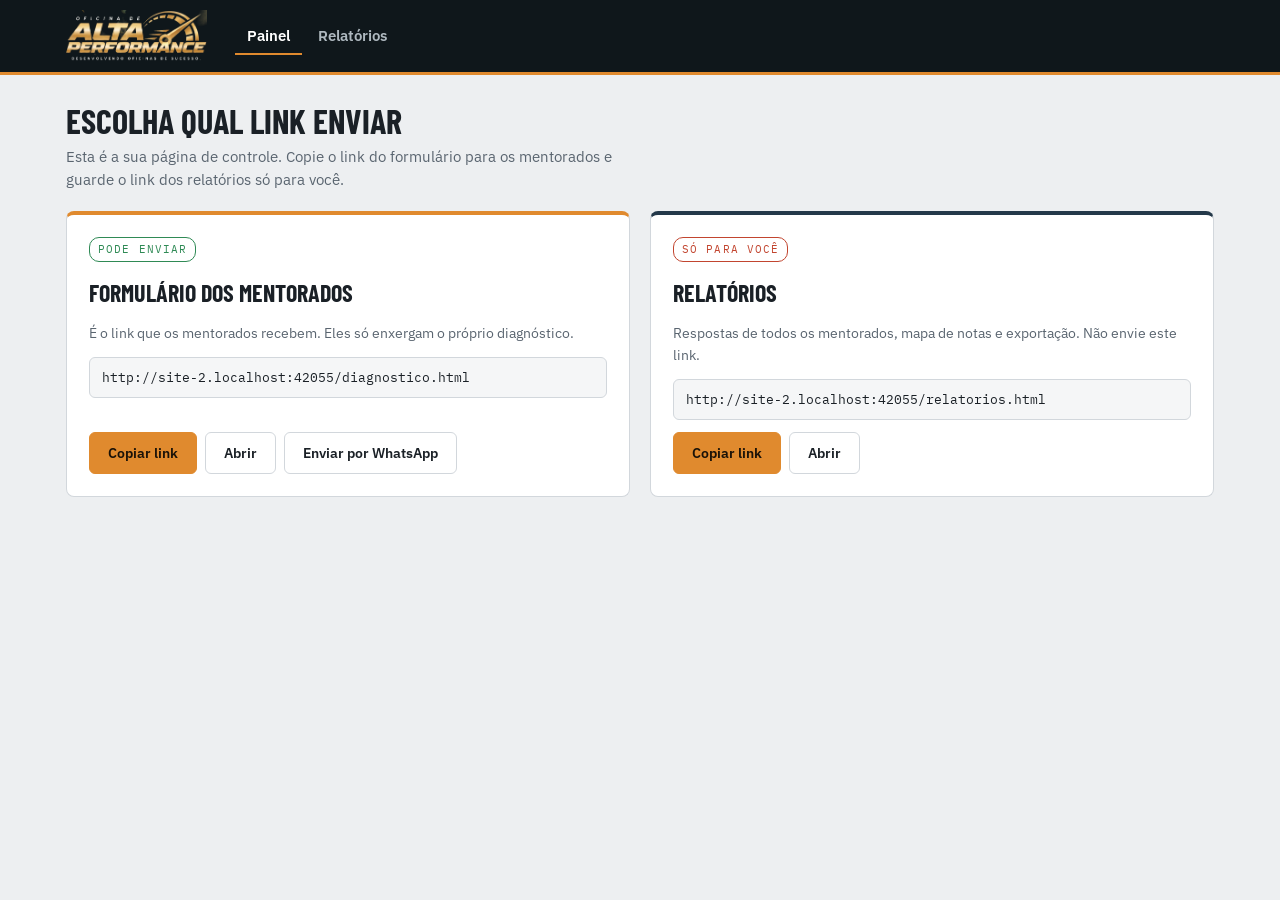
==== commit 9e862222: "Painel do administrador vira a index; formulário passa para diagnostico.html Co-Authored-By: Claude " ====
--- a/index.html
+++ b/index.html
@@ -1,53 +1,46 @@
-<!DOCTYPE html>
-<html lang="pt-BR">
-<head>
-<meta charset="utf-8">
-<meta name="viewport" content="width=device-width, initial-scale=1">
-<title>Diagnóstico 360° Diesel</title>
-
-<link rel="preconnect" href="https://fonts.googleapis.com">
-<link rel="preconnect" href="https://fonts.gstatic.com" crossorigin>
-<link rel="stylesheet" href="https://fonts.googleapis.com/css2?family=Barlow+Condensed:wght@600;700&family=IBM+Plex+Sans:wght@400;500;600&family=IBM+Plex+Mono:wght@500&display=swap">
-<link rel="stylesheet" href="style.css">
-</head>
-
-<body>
-
-<header class="placa">
-  <div class="wrap">
-    <div class="marca">
-      <h1><img class="logo" src="images/logo.png" alt="Oficina de Alta Performance — Desenvolvendo oficinas de sucesso"></h1>
-    </div>
-
-    <nav class="menu" aria-label="Principal">
-      <a href="index.html" aria-current="page">Diagnóstico</a>
-      <a href="relatorios.html" id="linkRelatorios" hidden>Relatórios</a>
-    </nav>
-
-    <div class="status" id="status">
-      <i class="dot" id="statusDot"></i>
-      <span id="statusTxt">Conectando…</span>
-    </div>
-  </div>
-</header>
-
-<main class="wrap">
-  <div class="aviso" id="avisoLocal" hidden></div>
-
-  <section>
-    <div class="layout">
-      <nav class="trilho" id="trilho" aria-label="Departamentos">
-        <div class="prog-total">
-          <b id="progTxt">0% preenchido</b>
-          <div class="barra"><i id="progBar"></i></div>
-        </div>
-      </nav>
-      <div class="ficha" id="ficha"></div>
-    </div>
-  </section>
-</main>
-
-<script src="dados.js"></script>
-<script src="form.js"></script>
-</body>
-</html>
+<!DOCTYPE html>
+<html lang="pt-BR">
+<head>
+<meta charset="utf-8">
+<meta name="viewport" content="width=device-width, initial-scale=1">
+<meta name="robots" content="noindex, nofollow">
+<title>Painel · Diagnóstico 360°</title>
+
+<link rel="preconnect" href="https://fonts.googleapis.com">
+<link rel="preconnect" href="https://fonts.gstatic.com" crossorigin>
+<link rel="stylesheet" href="https://fonts.googleapis.com/css2?family=Barlow+Condensed:wght@600;700&family=IBM+Plex+Sans:wght@400;500;600&family=IBM+Plex+Mono:wght@500&display=swap">
+<link rel="stylesheet" href="style.css">
+</head>
+
+<body>
+
+<header class="placa">
+  <div class="wrap">
+    <div class="marca">
+      <h1><img class="logo" src="images/logo.png" alt="Oficina de Alta Performance — Desenvolvendo oficinas de sucesso"></h1>
+    </div>
+
+    <nav class="menu" aria-label="Principal">
+      <a href="index.html" aria-current="page">Painel</a>
+      <a href="relatorios.html">Relatórios</a>
+    </nav>
+  </div>
+</header>
+
+<main class="wrap">
+  <div class="hub-intro">
+    <h2>Escolha qual link enviar</h2>
+    <p>Esta é a sua página de controle. Copie o link do formulário para os mentorados e guarde o link dos relatórios só para você.</p>
+  </div>
+
+  <section class="hub" id="hub" aria-label="Links"></section>
+</main>
+
+<script>
+  // Utilitários mínimos (esta página não carrega o questionário)
+  const $ = s => document.querySelector(s);
+  const esc = s => String(s ?? "").replace(/[&<>"']/g, c => ({ "&": "&amp;", "<": "&lt;", ">": "&gt;", '"': "&quot;", "'": "&#39;" }[c]));
+</script>
+<script src="admin.js"></script>
+</body>
+</html>
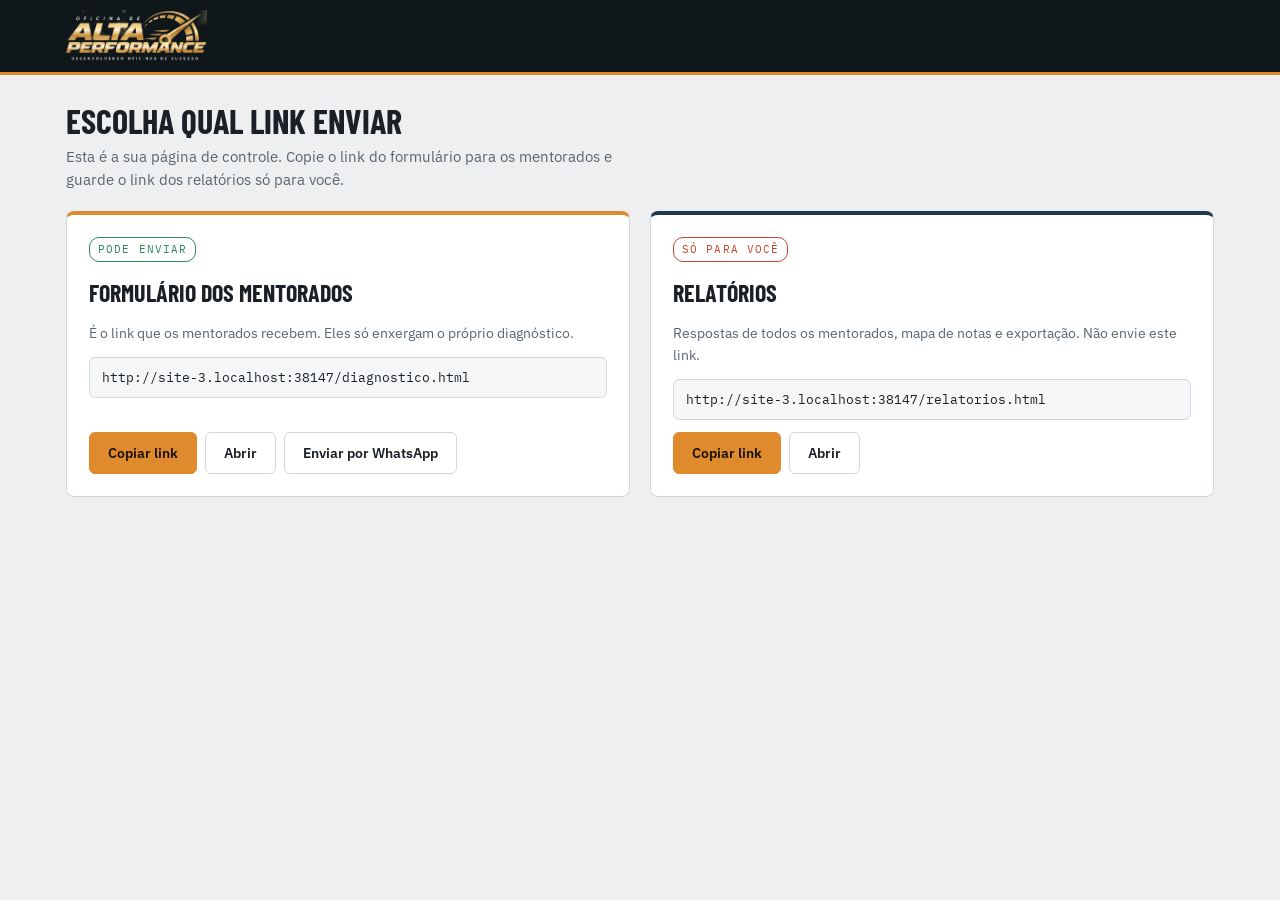
==== commit ade47047: "Remove menu do painel; envio do relatório por e-mail e WhatsApp Co-Authored-By: Claude Sonnet 5.5 <n" ====
--- a/index.html
+++ b/index.html
@@ -19,11 +19,6 @@
     <div class="marca">
       <h1><img class="logo" src="images/logo.png" alt="Oficina de Alta Performance — Desenvolvendo oficinas de sucesso"></h1>
     </div>
-
-    <nav class="menu" aria-label="Principal">
-      <a href="index.html" aria-current="page">Painel</a>
-      <a href="relatorios.html">Relatórios</a>
-    </nav>
   </div>
 </header>
 
--- a/style.css
+++ b/style.css
@@ -756,3 +756,17 @@
 }
 
 a.btn { text-decoration: none; display: inline-block; }
+
+/* Envio do relatório ao mentorado */
+.envio {
+  margin-top: 18px;
+  padding: 16px;
+  background: var(--accent-soft);
+  border: 1px solid var(--accent);
+  border-radius: 8px;
+  display: flex;
+  flex-direction: column;
+  gap: 10px;
+}
+
+.envio small { color: var(--muted); }
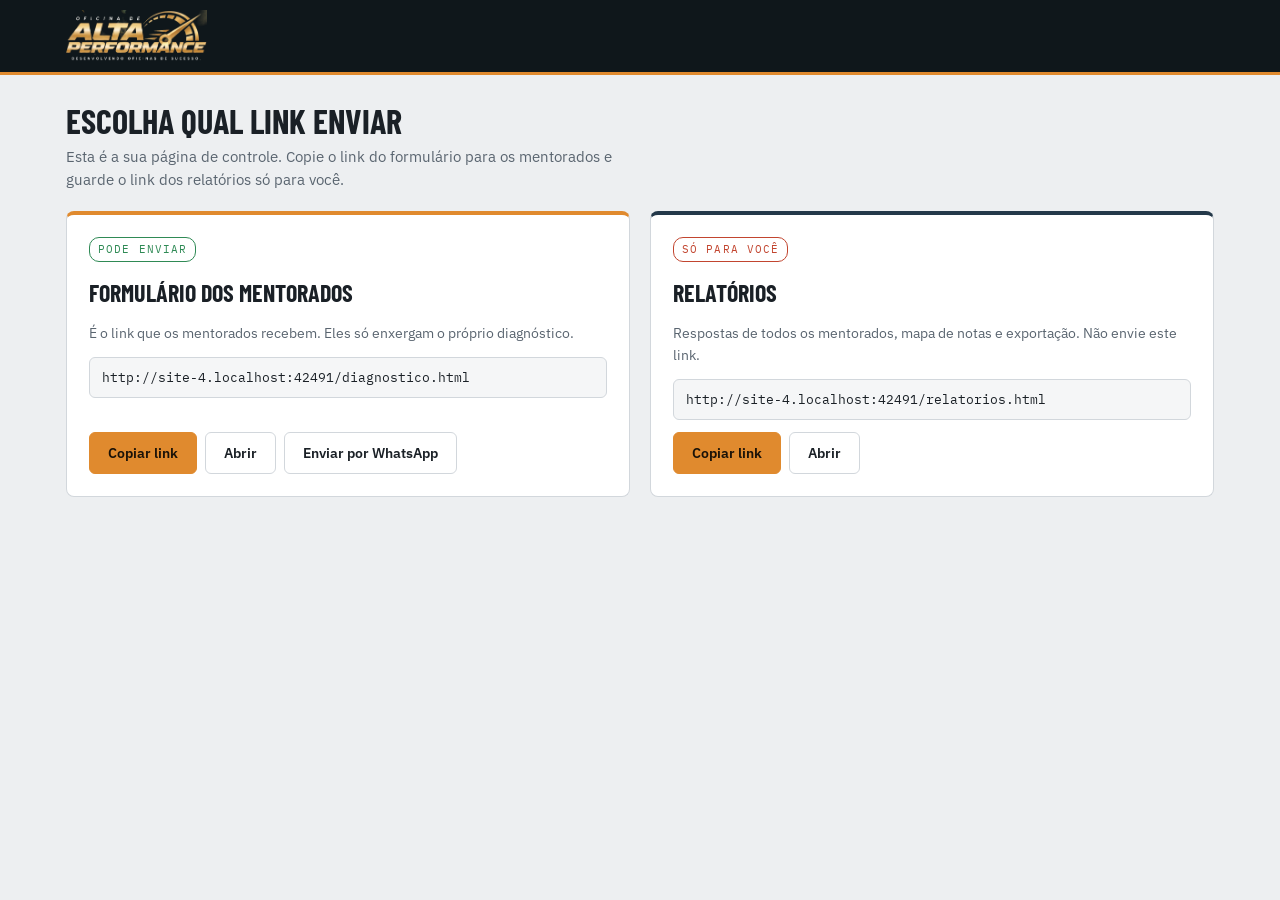
==== commit 0e816082: "Atualiza título da página inicial Co-Authored-By: Claude Sonnet 5.5 <noreply@anthropic.com>" ====
--- a/index.html
+++ b/index.html
@@ -4,7 +4,7 @@
 <meta charset="utf-8">
 <meta name="viewport" content="width=device-width, initial-scale=1">
 <meta name="robots" content="noindex, nofollow">
-<title>Painel · Diagnóstico 360°</title>
+<title>Oficina de Alta Performance</title>
 
 <link rel="preconnect" href="https://fonts.googleapis.com">
 <link rel="preconnect" href="https://fonts.gstatic.com" crossorigin>
--- a/style.css
+++ b/style.css
@@ -770,3 +770,13 @@
 }
 
 .envio small { color: var(--muted); }
+
+/* Login do administrador */
+.login {
+  max-width: 420px;
+  margin: 40px auto 0;
+  display: flex;
+  flex-direction: column;
+  gap: 14px;
+}
+.login h3, .login p { margin: 0; }
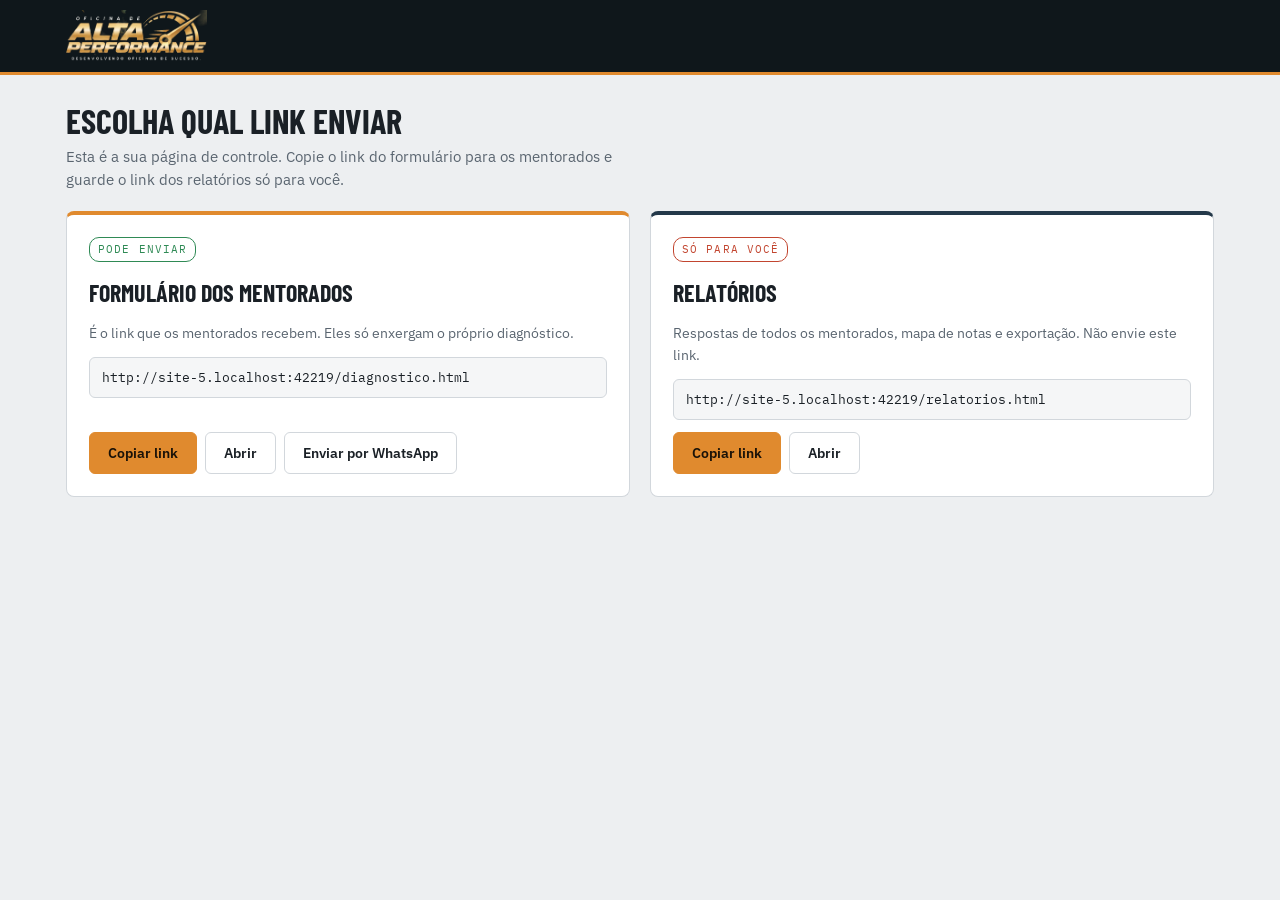
==== commit 4e165484: "Adiciona favicon (velocímetro dourado) Co-Authored-By: Claude Sonnet 5.5 <noreply@anthropic.com>" ====
--- a/index.html
+++ b/index.html
@@ -6,6 +6,9 @@
 <meta name="robots" content="noindex, nofollow">
 <title>Oficina de Alta Performance</title>
 
+<link rel="icon" href="favicon.svg" type="image/svg+xml">
+<link rel="icon" href="favicon.ico" sizes="any">
+<link rel="apple-touch-icon" href="images/apple-touch-icon.png">
 <link rel="preconnect" href="https://fonts.googleapis.com">
 <link rel="preconnect" href="https://fonts.gstatic.com" crossorigin>
 <link rel="stylesheet" href="https://fonts.googleapis.com/css2?family=Barlow+Condensed:wght@600;700&family=IBM+Plex+Sans:wght@400;500;600&family=IBM+Plex+Mono:wght@500&display=swap">
--- a/style.css
+++ b/style.css
@@ -311,6 +311,7 @@
 }
 
 .q .h {
+  white-space: pre-line;
   font-size: 13px;
   color: var(--muted);
   margin-top: -4px;
@@ -780,3 +781,28 @@
   gap: 14px;
 }
 .login h3, .login p { margin: 0; }
+
+/* Pergunta Sim/Não com detalhe */
+.q .t.det {
+  margin-top: 6px;
+  font-weight: 500;
+  font-size: 14px;
+}
+
+/* Contato na barra do formulário */
+.contato {
+  margin-left: auto;
+  text-align: right;
+  font-family: var(--f-mono);
+  font-size: 13px;
+  color: #AEB8BF;
+}
+
+.contato a {
+  color: var(--accent);
+  text-decoration: none;
+  font-weight: 500;
+  white-space: nowrap;
+}
+
+.contato a:hover { text-decoration: underline; }
